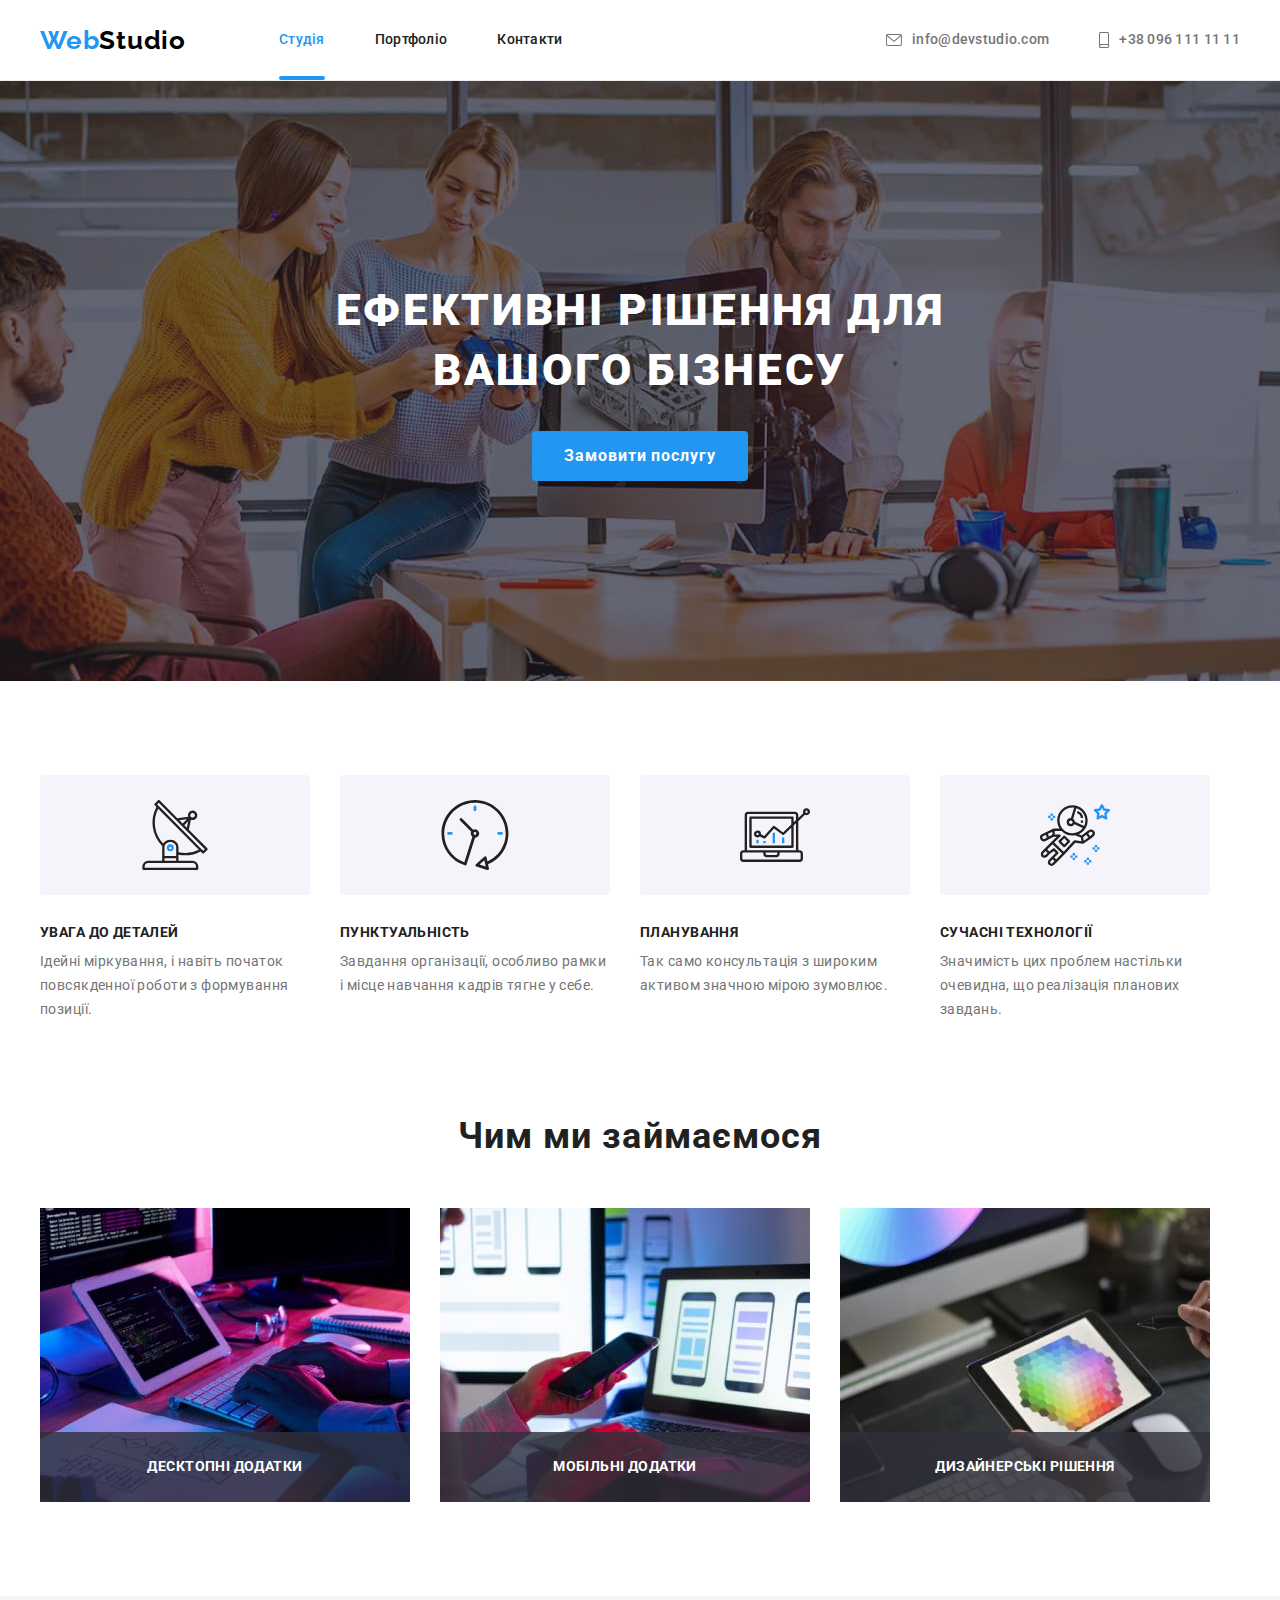
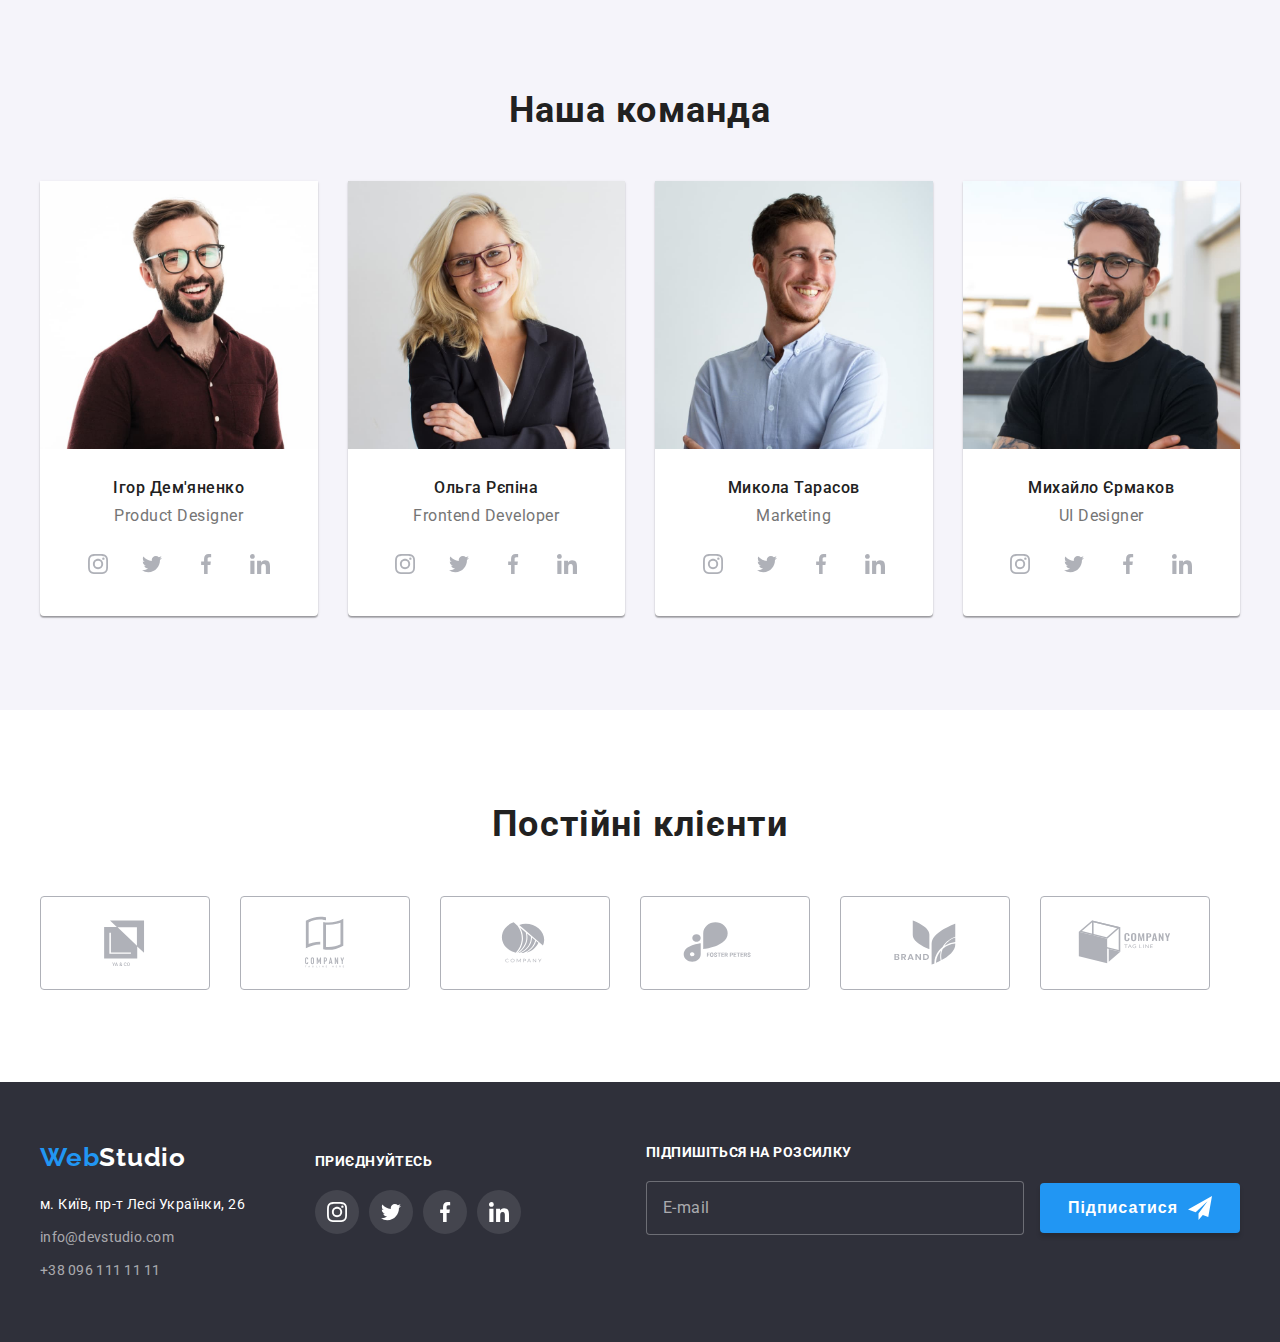
==== index.html @ 73d1a452 "Поділ на scss" ====
<!DOCTYPE html>
<html lang="uk">
  <head>
    <meta charset="UTF-8" />
    <meta http-equiv="X-UA-Compatible" content="IE=edge" />
    <meta name="viewport" content="width=device-width, initial-scale=1.0" />
    <title>WebStudio</title>
    <link rel="preconnect" href="https://fonts.googleapis.com" />
    <link rel="preconnect" href="https://fonts.gstatic.com" crossorigin />
    <link
      href="https://fonts.googleapis.com/css2?family=Raleway:wght@700&family=Roboto:wght@400;500;700;900&display=swap"
      rel="stylesheet"
    />

    <link
      rel="stylesheet"
      href="https://cdnjs.cloudflare.com/ajax/libs/modern-normalize/1.1.0/modern-normalize.min.css"
      integrity="sha512-wpPYUAdjBVSE4KJnH1VR1HeZfpl1ub8YT/NKx4PuQ5NmX2tKuGu6U/JRp5y+Y8XG2tV+wKQpNHVUX03MfMFn9Q=="
      crossorigin="anonymous"
      referrerpolicy="no-referrer"
    />
    <!-- <link rel="stylesheet" href="./css/styles.css" /> -->
    <link rel="stylesheet" href="./css/main.min.css" />
  </head>
  <body>
    <!-- Шапка сайту -->
    <header class="header">
      <div class="container header__conteiner">
        <a href="./index.html" class="logo link"> <span class="logo__accent">Web</span>Studio</a>
        <nav class="header-nav">
          <ul class="header-nav__list list">
            <li class="header-nav__item">
              <a href="./index.html" class="header-nav__link link current">Студія</a>
            </li>
            <li class="header-nav__item">
              <a href="./portfolio.html" class="header-nav__link link">Портфоліо</a>
            </li>
            <li class="header-nav__item">
              <a href="#" class="header-nav__link link">Контакти</a>
            </li>
          </ul>
        </nav>
        <ul class="contact__list list">
          <li class="contact__item">
            <a href="mailto:info@devstudio.com" class="contact__link link">
              <svg class="contacts__icon" width="16" height="12">
                <use href="./images/icons.svg#icon-envelope"></use>
              </svg>
              <p>info@devstudio.com</p>
            </a>
          </li>

          <li class="contact__item">
            <a href="tel:+380961111111" class="contact__link link"
              ><svg class="contacts__icon" width="10" height="16">
                <use href="./images/icons.svg#icon-smartphone"></use>
              </svg>
              <p>+38 096 111 11 11</p></a
            >
          </li>
        </ul>
      </div>
    </header>
    <main>
      <!-- Герой -->
      <section class="hero">
        <div class="container">
          <h1 class="hero__title">Ефективні рішення для вашого бізнесу</h1>
          <button type="button" class="hero__btn" data-modal-open>Замовити послугу</button>
        </div>
      </section>
      <!-- Переваги -->
      <section class="benefits">
        <div class="container">
          <h2 class="visually-hidden">Переваги</h2>
          <ul class="benefits__list list">
            <li class="benefits__item icon-antenna">
              <h3 class="benefits__title">УВАГА ДО ДЕТАЛЕЙ</h3>
              <p class="benefits__text">
                Ідейні міркування, і навіть початок повсякденної роботи з формування позиції.
              </p>
            </li>
            <li class="benefits__item icon-clock">
              <h3 class="benefits__title">ПУНКТУАЛЬНІСТЬ</h3>
              <p class="benefits__text">
                Завдання організації, особливо рамки і місце навчання кадрів тягне у себе.
              </p>
            </li>
            <li class="benefits__item icon-diagram">
              <h3 class="benefits__title">ПЛАНУВАННЯ</h3>
              <p class="benefits__text">
                Так само консультація з широким активом значною мірою зумовлює.
              </p>
            </li>
            <li class="benefits__item icon-astronaut">
              <h3 class="benefits__title">СУЧАСНІ ТЕХНОЛОГІЇ</h3>
              <p class="benefits__text">
                Значимість цих проблем настільки очевидна, що реалізація планових завдань.
              </p>
            </li>
          </ul>
        </div>
      </section>
      <!-- Чим ми займаємося-->
      <section class="work">
        <div class="container">
          <h2 class="work__title">Чим ми займаємося</h2>
          <ul class="work__list list">
            <li class="work__item work__thumb">
              <img
                src="./images/img1.jpg"
                alt="зображення програміста працюючого за комп'ютером"
                width="370"
              />
              <div class="work__title-bottom">
                <p class="work__text">Десктопні додатки</p>
              </div>
            </li>
            <li class="work__item work__thumb">
              <img
                src="./images/img2.jpg"
                alt="Зображення програміста працюючого з мобільним телефоном"
                width="370"
              />
              <div class="work__title-bottom">
                <p class="work__text">Мобільні додатки</p>
              </div>
            </li>
            <li class="work__item work__thumb">
              <img
                src="./images/img3.jpg"
                alt="Зображення програміста працюючого на планшеті"
                width="370"
              />
              <div class="work__title-bottom">
                <p class="work__text">Дизайнерські рішення</p>
              </div>
            </li>
          </ul>
        </div>
      </section>
      <!--Наша команда-->
      <section class="team">
        <div class="container">
          <h2 class="team__title">Наша команда</h2>
          <ul class="team__list list">
            <li class="team__item">
              <img src="./images/ihordemianenko.jpg" alt="Ігор Дем'яненко" width="270" />
              <div class="card">
                <h3 class="team__name">Ігор Дем'яненко</h3>
                <p lang="en" class="team__description">Product Designer</p>

                <ul class="team__soc-list list">
                  <li class="team__soc-item">
                    <a href="#" class="team__soc-link link">
                      <svg width="20" height="20" class="team__soc-icon">
                        <use href="./images/icons.svg#icon-instagram"></use>
                      </svg>
                    </a>
                  </li>
                  <li class="team__soc-item">
                    <a href="#" class="team__soc-link link">
                      <svg width="20" height="20" class="team__soc-icon">
                        <use href="./images/icons.svg#icon-twitter"></use>
                      </svg>
                    </a>
                  </li>
                  <li class="team__soc-item">
                    <a href="#" class="team__soc-link link">
                      <svg width="20" height="20" class="team__soc-icon">
                        <use href="./images/icons.svg#icon-facebook"></use>
                      </svg>
                    </a>
                  </li>
                  <li class="team__soc-item">
                    <a href="#" class="team__soc-link link">
                      <svg width="20" height="20" class="team__soc-icon">
                        <use href="./images/icons.svg#icon-linkedin"></use>
                      </svg>
                    </a>
                  </li>
                </ul>
              </div>
            </li>
            <li class="team__item">
              <img src="./images/olhariepina.jpg" alt="Ольга Рєпіна" width="270" />
              <div class="card">
                <h3 class="team__name">Ольга Рєпіна</h3>
                <p lang="en" class="team__description">Frontend Developer</p>

                <ul class="team__soc-list list">
                  <li class="team__soc-item">
                    <a href="#" class="team__soc-link link">
                      <svg width="20" height="20" class="team__soc-icon">
                        <use href="./images/icons.svg#icon-instagram"></use>
                      </svg>
                    </a>
                  </li>
                  <li class="team__soc-item">
                    <a href="#" class="team__soc-link link">
                      <svg width="20" height="20" class="team__soc-icon">
                        <use href="./images/icons.svg#icon-twitter"></use>
                      </svg>
                    </a>
                  </li>
                  <li class="team__soc-item">
                    <a href="#" class="team__soc-link link">
                      <svg width="20" height="20" class="team__soc-icon">
                        <use href="./images/icons.svg#icon-facebook"></use>
                      </svg>
                    </a>
                  </li>
                  <li class="team__soc-item">
                    <a href="#" class="team__soc-link link">
                      <svg width="20" height="20" class="team__soc-icon">
                        <use href="./images/icons.svg#icon-linkedin"></use>
                      </svg>
                    </a>
                  </li>
                </ul>
              </div>
            </li>
            <li class="team__item">
              <img src="./images/mykolatarasov.jpg" alt="Микола Тарасов" width="270" />
              <div class="card">
                <h3 class="team__name">Микола Тарасов</h3>
                <p lang="en" class="team__description">Marketing</p>

                <ul class="team__soc-list list">
                  <li class="team__soc-item">
                    <a href="#" class="team__soc-link link">
                      <svg width="20" height="20" class="team__soc-icon">
                        <use href="./images/icons.svg#icon-instagram"></use>
                      </svg>
                    </a>
                  </li>
                  <li class="team__soc-item">
                    <a href="#" class="team__soc-link link">
                      <svg width="20" height="20" class="team__soc-icon">
                        <use href="./images/icons.svg#icon-twitter"></use>
                      </svg>
                    </a>
                  </li>
                  <li class="team__soc-item">
                    <a href="#" class="team__soc-link link">
                      <svg width="20" height="20" class="team__soc-icon">
                        <use href="./images/icons.svg#icon-facebook"></use>
                      </svg>
                    </a>
                  </li>
                  <li class="team__soc-item">
                    <a href="#" class="team__soc-link link">
                      <svg width="20" height="20" class="team__soc-icon">
                        <use href="./images/icons.svg#icon-linkedin"></use>
                      </svg>
                    </a>
                  </li>
                </ul>
              </div>
            </li>
            <li class="team__item">
              <img src="./images/mykhailoyermakov.jpg" alt="Михайло Єрмаков" width="270" />
              <div class="card">
                <h3 class="team__name">Михайло Єрмаков</h3>
                <p lang="en" class="team__description">UI Designer</p>

                <ul class="team__soc-list list">
                  <li class="team__soc-item">
                    <a href="#" class="team__soc-link link">
                      <svg width="20" height="20" class="team__soc-icon">
                        <use href="./images/icons.svg#icon-instagram"></use>
                      </svg>
                    </a>
                  </li>
                  <li class="team__soc-item">
                    <a href="#" class="team__soc-link link">
                      <svg width="20" height="20" class="team__soc-icon">
                        <use href="./images/icons.svg#icon-twitter"></use>
                      </svg>
                    </a>
                  </li>
                  <li class="team__soc-item">
                    <a href="#" class="team__soc-link link">
                      <svg width="20" height="20" class="team__soc-icon">
                        <use href="./images/icons.svg#icon-facebook"></use>
                      </svg>
                    </a>
                  </li>
                  <li class="team__soc-item">
                    <a href="#" class="team__soc-link link"
                      ><svg width="20" height="20" class="team__soc-icon">
                        <use href="./images/icons.svg#icon-linkedin"></use>
                      </svg>
                    </a>
                  </li>
                </ul>
              </div>
            </li>
          </ul>
        </div>
      </section>
    </main>

    <!-- Клієнти-->

    <section class="client">
      <div class="container">
        <h2 class="client__title">Постійні клієнти</h2>
        <ul class="client__list list">
          <li class="client__item">
            <a href="#" class="client__link link">
              <svg class="client_icon" width="106" height="60">
                <use href="./images/icons.svg#icon-company1"></use>
              </svg>
            </a>
          </li>
          <li class="client__item">
            <a href="#" class="client__link link"
              ><svg class="client_icon" width="106" height="60">
                <use href="./images/icons.svg#icon-company2"></use>
              </svg>
            </a>
          </li>
          <li class="client__item">
            <a href="#" class="client__link link">
              <svg class="client_icon" width="106" height="60">
                <use href="./images/icons.svg#icon-company3"></use>
              </svg>
            </a>
          </li>
          <li class="client__item">
            <a href="#" class="client__link link">
              <svg class="client_icon" width="106" height="60">
                <use href="./images/icons.svg#icon-company4"></use>
              </svg>
            </a>
          </li>
          <li class="client__item">
            <a href="#" class="client__link link">
              <svg class="client_icon" width="106" height="60">
                <use href="./images/icons.svg#icon-company5"></use>
              </svg>
            </a>
          </li>
          <li class="client__item">
            <a href="#" class="client__link link">
              <svg class="client_icon" width="106" height="60">
                <use href="./images/icons.svg#icon-company6"></use>
              </svg>
            </a>
          </li>
        </ul>
      </div>
    </section>

    <!-- Футер -->

    <footer class="footer">
      <div class="container footer__container">
        <div class="footer__wrap">
          <div class="footer__contact">
            <a href="#" class="footer__logo link"><span class="logo__accent">Web</span>Studio</a>
            <address>
              <ul class="address__list list">
                <li class="address__items">
                  <a
                    href="https://goo.gl/maps/tT6efvYxBYDT4iRb8"
                    target="_blank"
                    rel="noopener noreferrer nofollow"
                    class="address__link link"
                    >м. Київ, пр-т Лесі Українки, 26</a
                  >
                </li>
                <li class="address__items">
                  <a href="mailto:info@devstudio.com" class="address__item link"
                    >info@devstudio.com</a
                  >
                </li>
                <li class="address__items">
                  <a href="tel:+380961111111" class="address__item link">+38 096 111 11 11</a>
                </li>
              </ul>
            </address>
          </div>
          <div class="footer__soc-elements">
            <h2 class="footer__title-soc">приєднуйтесь</h2>
            <ul class="footer__soc-list list">
              <li class="footer__soc-item">
                <a href="#" class="footer__soc-link link">
                  <svg width="20" height="20" class="footer__soc-icon">
                    <use href="./images/icons.svg#icon-instagram"></use>
                  </svg>
                </a>
              </li>
              <li class="footer__soc-item">
                <a href="#" class="footer__soc-link link">
                  <svg width="20" height="20" class="footer__soc-icon">
                    <use href="./images/icons.svg#icon-twitter"></use>
                  </svg>
                </a>
              </li>
              <li class="footer__soc-item">
                <a href="#" class="footer__soc-link link">
                  <svg width="20" height="20" class="footer__soc-icon">
                    <use href="./images/icons.svg#icon-facebook"></use>
                  </svg>
                </a>
              </li>
              <li class="footer__soc-item">
                <a href="#" class="footer__soc-link link">
                  <svg width="20" height="20" class="footer__soc-icon">
                    <use href="./images/icons.svg#icon-linkedin"></use>
                  </svg>
                </a>
              </li>
            </ul>
          </div>
        </div>

        <div class="footer__mailer">
          <form class="footer__form">
            <p class="footer__form-title">Підпишіться на розсилку</p>

            <div class="mailer">
              <input type="email" class="footer__input-email" placeholder="E-mail" name="email" />
              <button type="submit" class="footer__btn-email">
                <div class="footer__btn-subscription">
                  Підписатися<svg class="footer__icon-send">
                    <use href="./images/icons.svg#icon-send"></use>
                  </svg>
                </div>
              </button>
            </div>
          </form>
        </div>
      </div>
    </footer>

    <!-- Модальне вікно -->

    <div class="backdrop is-hidden" data-modal>
      <div class="modal">
        <button data-modal-close class="modal__btn-close">
          <svg class="modal__icon-close" width="18" height="18">
            <use href="./images/icons.svg#icon-close-black"></use>
          </svg>
        </button>

        <form class="form__order">
          <p class="form__heading">Залиште свої дані, ми вам передзвонимо</p>
          <div class="form__input-group">
            <label for="name">Ім'я</label>
            <div class="form__input-wrapper">
              <input type="text" class="form__input" name="name" id="name" />
              <svg class="form__input-icon" width="18" height="18">
                <use href="./images/icons.svg#icon-person-black"></use>
              </svg>
            </div>
          </div>
          <div class="form__input-group">
            <label for="tel">Телефон</label>
            <div class="form__input-wrapper">
              <input type="tel" class="form__input" name="tel" id="tel" />
              <svg class="form__input-icon" width="18" height="18">
                <use href="./images/icons.svg#icon-phone-black"></use>
              </svg>
            </div>
          </div>
          <div class="form__input-group">
            <label for="email">Пошта</label>
            <div class="form__input-wrapper">
              <input type="email" class="form__input" name="email" id="email" />
              <svg class="form__input-icon" width="18" height="18">
                <use href="./images/icons.svg#icon-email-black"></use>
              </svg>
            </div>
          </div>

          <div class="form__comment">
            <label for="comment">Коментар</label>
            <textarea
              class="form__comment-text"
              name="comment"
              id="comment"
              placeholder="Введіть текст"
            ></textarea>
          </div>

          <div class="form__policy">
            <input
              type="checkbox"
              name="policy"
              id="policy"
              class="form__policy-check visually-hidden"
            />
            <label for="policy" class="form__policy-label"
              >Погоджуюся з розсилкою та приймаю
              <a class="form__check-link" href="#"> Умови договору</a></label
            >
          </div>
          <button class="form__btn-send" type="submit">Відправити</button>
        </form>
      </div>
    </div>
    <script src="./js/modal.js"></script>
  </body>
</html>
---- css/styles.css ----
:root {
  --primary-text-color: #212121;
  --second-text-color: #757575;
  --third-text-color: #ffffff;
  --accent-color: #2196f3;
  --second-accent-color: #188ce8;
  --logo-text-color: #000000;
  --footer-contakts-color: rgba(255, 255, 255, 0.6);
  --footer-background-color: #2f303a;
  --bezier-effect: 250ms cubic-bezier(0.4, 0, 0.2, 1);
}
a {
  color: #fff;
}
p,
h1,
h2,
h3,
h4,
h5,
h6 {
  margin: 0px;
}

ul {
  margin: 0px;
  padding-left: 0px;
}

body {
  font-family: 'Roboto', sans-serif;
  color: var(--primary-text-color);
  margin: 0;
}

img {
  display: block;
  width: 100%;
}

/* -----Універсальні класи----- */

.container {
  width: 1200px;
  padding: 0px 15px;
  margin-left: auto;
  margin-right: auto;
}
.list {
  list-style: none;
  padding: 0;
  margin: 0;
}

.link {
  text-decoration: none;
}

.visually-hidden {
  position: absolute;
  width: 1px;
  height: 1px;
  margin: -1px;
  border: 0;
  padding: 0;
  white-space: nowrap;
  overflow: hidden;
  opacity: 0;
}

/* -----Шапка сайту----- */

.header {
  border-bottom: 1px solid #ececec;
}

.header__conteiner {
  display: flex;
  align-items: center;
}

.logo {
  font-family: 'Raleway';
  font-weight: 700;
  font-size: 26px;
  line-height: 1.19;
  letter-spacing: 0.03em;
  color: var(--logo-text-color);
}
.logo__accent {
  color: var(--accent-color);
}

.header-nav {
  display: flex;
  align-items: center;
}

.header-nav__list {
  display: flex;
  margin-left: 93px;
}

.header-nav__item:not(:last-child) {
  margin-right: 50px;
}

.header-nav__link {
  display: block;
  position: relative;
  font-weight: 500;
  font-size: 14px;
  line-height: 1.14;
  letter-spacing: 0.02em;
  color: var(--primary-text-color);

  padding-top: 32px;
  padding-bottom: 32px;

  transition: color var(--bezier-effect);
}

.header-nav__link:hover,
.header-nav__link:focus {
  color: var(--accent-color);
}

.header-nav__link.current {
  color: var(--accent-color);
}

.header-nav__link::after {
  content: '';
  position: absolute;
  display: block;
  width: 100%;
  height: 4px;
  border-radius: 2px;
  background-color: var(--accent-color);
  bottom: 0;
  opacity: 0;
  transition: opacity var(--bezier-effect);
}

.header-nav__link.current::after {
  opacity: 1;
}

.header-nav__link:hover::after,
.header-nav__link:focus::after {
  opacity: 1;
}

.contact__list {
  display: flex;
  margin-left: auto;
}

.contact__item + .contact__item {
  margin-left: 50px;
}

.contact__link {
  display: flex;
  align-items: center;
  font-weight: 500;
  font-size: 14px;
  line-height: 1.14;
  letter-spacing: 0.02em;
  color: var(--second-text-color);
  transition: color var(--bezier-effect);
}

.contact__link:hover,
.contact__link:focus {
  color: var(--accent-color);
}

.contacts__icon {
  margin-right: 10px;
  fill: currentColor;
}

.contacts__icon:hover,
.contacts__icon:focus {
  fill: var(--accent-color);
}

/* -----Герой----- */

.hero {
  max-width: 1600px;
  padding-top: 200px;
  padding-bottom: 200px;
  margin: 0px auto;
  background-color: var(--footer-background-color);
  text-align: center;
  background-image: linear-gradient(rgba(47, 48, 58, 0.4), rgba(47, 48, 58, 0.4)),
    url(../images/hero_bg.jpg);
  background-repeat: no-repeat;
  background-size: cover;
  background-position: center;
}

.hero__title {
  width: 696px;
  margin: 0 auto;

  font-weight: 900;
  font-size: 44px;
  line-height: 1.36;
  letter-spacing: 0.06em;
  text-transform: uppercase;
  color: var(--third-text-color);
}

.hero__btn {
  min-width: 216px;
  border: 0;
  border-radius: 4px;
  padding: 10px 32px;
  margin-top: 30px;
  cursor: pointer;
  font-family: 'Roboto';
  font-style: normal;
  font-weight: 700;
  font-size: 16px;
  line-height: 1.87;
  letter-spacing: 0.06em;
  color: var(--third-text-color);
  background-color: var(--accent-color);
  transition: background-color var(--bezier-effect);
}

.hero__btn:hover,
.hero__btn:focus {
  background-color: var(--second-accent-color);
}

/* -----Переваги----- */

.benefits {
  padding-top: 94px;
  padding-bottom: 94px;
}

.benefits__list {
  display: flex;
}

.benefits__item::before {
  content: '';
  display: block;
  height: 120px;
  margin-bottom: 30px;
  border-radius: 4px;
}

.icon-antenna::before {
  content: '';
  background-color: #f5f4fa;
  background-image: url(../images/antenna.svg);
  background-repeat: no-repeat;
  background-position: center;
}

.icon-clock::before {
  content: '';
  background-color: #f5f4fa;
  background-image: url(../images/clock.svg);
  background-repeat: no-repeat;
  background-position: center;
}

.icon-diagram::before {
  content: '';
  background-color: #f5f4fa;
  background-image: url(../images/diagram.svg);
  background-repeat: no-repeat;
  background-position: center;
}

.icon-astronaut::before {
  content: '';
  background-color: #f5f4fa;
  background-image: url(../images/astronaut.svg);
  background-repeat: no-repeat;
  background-position: center;
}

.benefits__item {
  width: 270px;
}

.benefits__item:not(:last-child) {
  margin-right: 30px;
}
.benefits__title {
  font-size: 14px;
  line-height: 1.14;
  letter-spacing: 0.03em;
  text-transform: uppercase;
  color: var(--primary-text-color);
  margin-bottom: 10px;
}

.benefits__text {
  font-size: 14px;
  line-height: 1.7;
  letter-spacing: 0.03em;
  color: var(--second-text-color);
}

/* -----Чим ми займаємося----- */

.work {
  padding-bottom: 94px;
}

.work__title {
  font-size: 36px;
  line-height: 1.16;
  text-align: center;
  letter-spacing: 0.03em;
  color: var(--primary-text-color);
  margin-bottom: 50px;
}

.work__list {
  display: flex;
  gap: 30px;
}

.work__thumb {
  position: relative;
  height: 100%;
}
.work__title-bottom {
  position: absolute;
  display: flex;
  justify-content: center;
  align-items: center;
  bottom: 0;
  left: 0;
  width: 100%;
  height: 70px;

  background-color: rgba(47, 48, 58, 0.8);
}

.work__text {
  font-family: 'Roboto';
  font-style: normal;
  font-weight: 700;
  font-size: 14px;
  line-height: 1.14;
  letter-spacing: 0.03em;
  text-transform: uppercase;
  color: var(--third-text-color);
}

/* -----Наша команда----- */

.team {
  padding-top: 94px;
  padding-bottom: 94px;

  background-color: #f5f4fa;
}

.team__title {
  font-size: 36px;
  line-height: 1.16;
  text-align: center;
  letter-spacing: 0.03em;
  color: var(--primary-text-color);
  margin-bottom: 50px;
}

.team__list {
  display: flex;
}

.team__item {
  background-color: var(--third-text-color);
  box-shadow: 0px 1px 3px rgba(0, 0, 0, 0.12), 0px 1px 1px rgba(0, 0, 0, 0.14),
    0px 2px 1px rgba(0, 0, 0, 0.2);
  border-radius: 0px 0px 4px 4px;
}

.team__list {
  gap: 30px;
}

.team__name {
  margin-bottom: 10px;
  font-weight: 500;
  font-size: 16px;
  line-height: 1.18;
  text-align: center;
  letter-spacing: 0.03em;
  color: var(--primary-text-color);
}

.team__description {
  margin-bottom: 16px;

  font-size: 16px;
  line-height: 1.18;
  text-align: center;
  letter-spacing: 0.03em;
  color: var(--second-text-color);
}

.card {
  padding-top: 30px;
  padding-bottom: 30px;
}

.team__soc-list {
  display: flex;
  justify-content: center;
  align-items: center;
}

.team__soc-item {
  width: 44px;
  height: 44px;
}

.team__soc-item:not(:last-child) {
  margin-right: 10px;
}

.team__soc-link {
  width: 100%;
  height: 100%;
  display: flex;
  justify-content: center;
  align-items: center;
  border-radius: 50%;
  transition: background-color var(--bezier-effect);
}

.team__soc-link:hover,
.team__soc-link:focus {
  background-color: var(--accent-color);
}
.team__soc-icon {
  fill: #afb1b8;
  transition: fill var(--bezier-effect);
}

.team__soc-link:hover .team__soc-icon,
.team__soc-link:focus .team__soc-icon {
  fill: var(--third-text-color);
}

/* -----Клієнти----- */

.client {
  padding-top: 94px;
  padding-bottom: 94px;
}

.client__title {
  margin-bottom: 50px;

  font-size: 36px;
  line-height: 1.16;
  text-align: center;
  letter-spacing: 0.03em;
}
.client__list {
  display: flex;
  gap: 30px;
  transition: color var(--bezier-effect);
}

.client__item {
  width: 170px;
  height: 92px;
}

.client__link {
  color: #afb1b8;
  padding: 16px 32px;
  display: flex;
  justify-content: center;
  align-items: center;
  border: 1px solid #afb1b8;
  border-radius: 4px;
  cursor: pointer;
  transition: color var(--bezier-effect);
}

.client__link:hover,
.client__link:focus {
  border-color: var(--accent-color);
  color: var(--accent-color);
}

.client_icon {
  fill: currentColor;
}

/* -----Футер----- */

footer {
  background-color: var(--footer-background-color);
  font-style: normal;
  padding-top: 60px;
  padding-bottom: 60px;
}

.footer__container {
  display: flex;
  justify-content: space-between;
}

.footer__wrap {
  display: flex;
  align-items: baseline;
}

.footer__logo {
  font-family: 'Raleway';
  font-weight: 700;
  font-size: 26px;
  line-height: 1.19;
  letter-spacing: 0.03em;
  color: var(--third-text-color);
}

.address__list {
  display: inline-block;
  margin-top: 20px;
}

.address__link {
  font-style: normal;
  font-size: 14px;
  line-height: 1.7;
  letter-spacing: 0.03em;
  color: var(--third-text-color);
  transition: color var(--bezier-effect);
}

.address__item {
  font-style: normal;
  font-size: 14px;
  line-height: 1.7;
  letter-spacing: 0.02em;
  color: var(--footer-contakts-color);
}

.address__item:hover,
.address__item:focus,
.address__link:hover,
.address__link:focus {
  color: var(--accent-color);
}

.address__items:not(:last-child) {
  margin-bottom: 9px;
}

.footer__soc-elements {
  display: block;
  margin-left: 70px;
}

.footer__title-soc {
  margin-bottom: 20px;
  font-size: 14px;
  line-height: 1.14;
  letter-spacing: 0.03em;
  text-transform: uppercase;
  color: #ffffff;
}

.footer__soc-list {
  display: flex;
}

.footer__soc-item {
  width: 44px;
  height: 44px;
}

.footer__soc-item:not(:last-child) {
  margin-right: 10px;
}

.footer__soc-link {
  width: 100%;
  height: 100%;
  display: flex;
  justify-content: center;
  align-items: center;
  background-color: rgba(255, 255, 255, 0.1);
  border-radius: 50%;
  transition: background-color var(--bezier-effect);
}

.footer__soc-link:hover,
.footer__soc-link:focus {
  background-color: var(--accent-color);
}
.footer__soc-icon {
  fill: var(--third-text-color);
}

/* -----ФОРМА ФУТЕР----- */

.footer__form {
  display: block;
  margin-left: auto;
}

.footer__form-title {
  display: inline-block;
  width: 100%;
  font-family: 'Roboto';
  font-style: normal;
  font-weight: 700;
  font-size: 14px;
  line-height: 1.14;
  letter-spacing: 0.03em;
  text-transform: uppercase;
  color: var(--third-text-color);

  margin-bottom: 20px;
}

.footer__input-email {
  width: 358px;
  height: 50px;
  font-weight: 400;
  font-size: 16px;
  line-height: 1.25;
  letter-spacing: 0.03em;
  background: #2f303a;
  border: 1px solid rgba(255, 255, 255, 0.3);
  color: var(--third-text-color);
  border-radius: 4px;
  outline: none;

  padding-left: 16px;
}

.footer__input-email::placeholder {
  display: flex;
  align-items: center;
  font-family: 'Roboto';
  font-style: normal;
  font-weight: 400;
  font-size: 16px;
  line-height: 1.25;
  letter-spacing: 0.03em;

  color: rgba(255, 255, 255, 0.6);
}

.footer__btn-email {
  min-width: 200px;
  border: 0;
  border-radius: 4px;
  padding: 10px;

  margin-left: 12px;

  cursor: pointer;
  font-weight: 700;
  font-size: 16px;
  line-height: 1.87;
  letter-spacing: 0.06em;
  color: var(--third-text-color);
  background-color: var(--accent-color);
  transition: background-color var(--bezier-effect);
  box-shadow: 0px 4px 4px rgba(0, 0, 0, 0.15);
}

.footer__btn-email:hover,
.footer__btn-email:focus {
  background-color: var(--second-accent-color);
}

.footer__btn-subscription {
  display: flex;
  justify-content: center;
  align-items: center;
}

.footer__icon-send {
  width: 24px;
  height: 24px;
  margin-left: 10px;
  fill: var(--third-text-color);
}
/* -----Модальне вікно---- */

.backdrop {
  position: fixed;
  top: 0;
  left: 0;
  width: 100%;
  height: 100%;
  background-color: rgba(0, 0, 0, 0.2);
  transition: opacity var(--bezier-effect);
  opacity: 1;
}

.backdrop.is-hidden {
  opacity: 0;
  pointer-events: none;
}

.backdrop.is-hidden .modal {
  transform: translate(-50%, -50%) scale(0);
}

.modal {
  position: absolute;
  top: 50%;
  left: 50%;
  transform: translate(-50%, -50%) scale(1);

  width: 528px;
  height: 581px;

  background-color: var(--third-text-color);
  box-shadow: 0px 1px 3px rgba(0, 0, 0, 0.12), 0px 1px 1px rgba(0, 0, 0, 0.14),
    0px 2px 1px rgba(0, 0, 0, 0.2);
  border-radius: 4px;
  transition: transform var(--bezier-effect);
  padding: 40px;
}

.modal__btn-close {
  position: absolute;
  top: 8px;
  right: 8px;
  height: 30px;
  border: 1px solid rgba(0, 0, 0, 0.1);
  border-radius: 50%;
  background-color: var(--third-text-color);
}

.modal__icon-close {
  display: flex;
  align-items: center;

  color: #000000;
  cursor: pointer;
}

.modal__icon-close:hover {
  fill: var(--accent-color);
}

/* -----ФОРМА----- */

.form__heading {
  font-weight: 700;
  font-size: 20px;
  line-height: 1.15;
  text-align: center;
  letter-spacing: 0.03em;
  color: #212121;
  margin-bottom: 12px;
}

.form__input {
  width: 100%;
  height: 40px;
  border: 1px solid rgba(33, 33, 33, 0.2);
  border-radius: 4px;

  padding-left: 42px;
  transition: border-color var(--bezier-effect);

  cursor: pointer;
}

.form__input:focus,
.form__input:hover {
  border-color: var(--accent-color);
  outline: transparent;
}

.form__input:focus + svg,
.form__input:hover + svg {
  fill: var(--accent-color);
}

.form__input-group {
  margin-bottom: 10px;
}

.form__input-group label {
  display: block;
  font-size: 12px;
  line-height: 1.16;
  letter-spacing: 0.01em;
  color: var(--second-text-color);
  margin-bottom: 4px;
}

.form__input-icon {
  position: absolute;
  top: 50%;
  left: 12px;
  transform: translateY(-50%);
  transition: fill var(--bezier-effect);
}

.form__input-wrapper {
  position: relative;
}

.form__comment-text {
  width: 100%;
  height: 120px;
  border: 1px solid rgba(33, 33, 33, 0.2);
  border-radius: 4px;
  padding: 12px 16px;
  resize: none;
  transition: border-color var(--bezier-effect);
  cursor: pointer;

  margin-bottom: 20px;
}

.form__comment-text:hover,
.form__comment-text:focus {
  border-color: var(--accent-color);
  outline: transparent;
}

.form__comment label {
  display: block;
  font-size: 12px;
  line-height: 1.16;
  letter-spacing: 0.01em;
  color: var(--second-text-color);
  margin-bottom: 4px;
}

.form__comment-text::placeholder {
  font-family: 'Roboto';
  font-style: normal;
  font-weight: 400;
  font-size: 12px;
  line-height: 1.16;
  letter-spacing: 0.01em;

  color: rgba(117, 117, 117, 0.5);
}

.form__policy {
  margin-bottom: 30px;
}

.form__policy-label {
  display: flex;
  align-items: center;
  justify-content: center;
  font-family: 'Roboto';
  font-style: normal;
  font-weight: 400;
  font-size: 14px;
  line-height: 2;
  letter-spacing: 0.03em;
  color: var(--second-text-color);
}

.form__policy-label::before {
  content: '';
  width: 16px;
  height: 15px;
  border: 2px solid var(--primary-text-color);
  border-radius: 2px;

  margin-right: 9px;
}

.form__policy-check:checked + label::before {
  border: none;
  background-repeat: no-repeat;
  background-image: url(../images/check.svg);
  background-position: center;
  background-color: var(--accent-color);
}

.form__check-link {
  color: var(--accent-color);
}

.form__btn-send {
  display: block;
  min-width: 200px;
  border: 0;
  border-radius: 4px;
  padding: 10px;

  margin-left: auto;
  margin-right: auto;

  cursor: pointer;
  font-weight: 700;
  font-size: 16px;
  line-height: 1.87;
  letter-spacing: 0.06em;
  color: var(--third-text-color);
  background-color: var(--accent-color);
  transition: background-color var(--bezier-effect);
  box-shadow: 0px 4px 4px rgba(0, 0, 0, 0.15);
}

.form__btn-send:hover,
.form__btn-send:focus {
  background-color: var(--second-accent-color);
}

/* -----ПОРТФОЛІО----- */

.portfolio {
  padding-top: 94px;
  padding-bottom: 94px;
}
.portfolio__btn-list {
  display: flex;
  justify-content: center;
  margin-bottom: 50px;
  gap: 8px;
}

.portfolio__btn {
  font-family: 'Roboto';
  font-weight: 500;
  font-size: 16px;
  line-height: 1.62;
  text-align: center;
  letter-spacing: 0.03em;
  border: 0px;
  color: var(--primary-text-color);
  background-color: #f5f4fa;
  padding: 6px 25px;
  border-radius: 4px;
  cursor: pointer;
  transition: background-color var(--bezier-effect), color var(--bezier-effect);
}

.portfolio__btn:hover,
.portfolio__btn:focus {
  background-color: var(--accent-color);
  color: var(--third-text-color);
  box-shadow: 0px 3px 1px rgba(0, 0, 0, 0.1), 0px 1px 2px rgba(0, 0, 0, 0.08),
    0px 2px 2px rgba(0, 0, 0, 0.12);
  border-radius: 4px;
  transition: box-shadow var(--bezier-effect);
}

.portfolio__list {
  display: flex;
  flex-wrap: wrap;
  gap: 30px;
}

.portfolio__link {
  display: block;
  border: 1px solid #eeeeee;
  width: 370px;
  transition: box-shadow var(--bezier-effect);
}

.portfolio__link:hover,
.portfolio__link:focus {
  box-shadow: 0px 1px 1px rgba(0, 0, 0, 0.12), 0px 4px 4px rgba(0, 0, 0, 0.06),
    1px 4px 6px rgba(0, 0, 0, 0.16);
}

.portfolio__link:hover .portfolio__text,
.portfolio__link:focus .portfolio__text {
  transform: translateY(0%);
}

.portfolio__img {
  position: relative;
  overflow: hidden;
  display: flex;
  justify-content: center;
}

.portfolio__text {
  position: absolute;
  top: 0;
  left: 0;
  width: 100%;
  height: 100%;
  background: rgba(33, 150, 243, 0.9);
  transform: translateY(101%);
  transition: transform var(--bezier-effect);

  padding: 63px 24px;
  font-size: 18px;
  line-height: 1.55;
  color: #ffffff;
}

.portfolio__card {
  padding: 20px 24px;
}

.portfolio__title {
  margin-bottom: 4px;

  font-size: 18px;
  line-height: 2;
  letter-spacing: 0.06em;
  color: var(--primary-text-color);
}

.portfolio__subtitle {
  font-size: 16px;
  line-height: 1.87;
  letter-spacing: 0.03em;
  color: var(--second-text-color);
}
---- css/main.min.css ----
p,h1,h2,h3,h4,h5,h6{margin:0px}ul{margin:0px;padding-left:0px}img{display:block;width:100%}a{color:#fff}.list{list-style:none;padding:0;margin:0}.link{text-decoration:none}body{font-family:"Roboto",sans-serif;color:var(--primary-text-color);margin:0}.container{width:1200px;padding:0px 15px;margin-left:auto;margin-right:auto}:root{--primary-text-color: #212121;--second-text-color: #757575;--third-text-color: #ffffff;--accent-color: #2196f3;--second-accent-color: #188ce8;--logo-text-color: #000000;--footer-contakts-color: rgba(255, 255, 255, 0.6);--footer-background-color: #2f303a;--bezier-effect: 250ms cubic-bezier(0.4, 0, 0.2, 1)}.visually-hidden{position:absolute;width:1px;height:1px;margin:-1px;border:0;padding:0;white-space:nowrap;overflow:hidden;opacity:0}.logo{font-family:"Raleway";font-weight:700;font-size:26px;line-height:1.19;letter-spacing:.03em;color:var(--logo-text-color)}.logo__accent{color:var(--accent-color)}.backdrop{position:fixed;top:0;left:0;width:100%;height:100%;background-color:rgba(0,0,0,.2);transition:opacity var(--bezier-effect);opacity:1}.backdrop.is-hidden{opacity:0;pointer-events:none}.backdrop.is-hidden .modal{transform:translate(-50%, -50%) scale(0)}.modal{position:absolute;top:50%;left:50%;transform:translate(-50%, -50%) scale(1);width:528px;height:581px;background-color:var(--third-text-color);box-shadow:0px 1px 3px rgba(0,0,0,.12),0px 1px 1px rgba(0,0,0,.14),0px 2px 1px rgba(0,0,0,.2);border-radius:4px;transition:transform var(--bezier-effect);padding:40px}.modal__btn-close{position:absolute;top:8px;right:8px;height:30px;border:1px solid rgba(0,0,0,.1);border-radius:50%;background-color:var(--third-text-color)}.modal__icon-close{display:flex;align-items:center;color:#000;cursor:pointer}.modal__icon-close:hover{fill:var(--accent-color)}.form__heading{font-weight:700;font-size:20px;line-height:1.15;text-align:center;letter-spacing:.03em;color:#212121;margin-bottom:12px}.form__input{width:100%;height:40px;border:1px solid rgba(33,33,33,.2);border-radius:4px;padding-left:42px;transition:border-color var(--bezier-effect);cursor:pointer}.form__input:focus,.form__input:hover{border-color:var(--accent-color);outline:rgba(0,0,0,0)}.form__input:focus+svg,.form__input:hover+svg{fill:var(--accent-color)}.form__input-group{margin-bottom:10px}.form__input-group label{display:block;font-size:12px;line-height:1.16;letter-spacing:.01em;color:var(--second-text-color);margin-bottom:4px}.form__input-icon{position:absolute;top:50%;left:12px;transform:translateY(-50%);transition:fill var(--bezier-effect)}.form__input-wrapper{position:relative}.form__comment-text{width:100%;height:120px;border:1px solid rgba(33,33,33,.2);border-radius:4px;padding:12px 16px;resize:none;transition:border-color var(--bezier-effect);cursor:pointer;margin-bottom:20px}.form__comment-text:hover,.form__comment-text:focus{border-color:var(--accent-color);outline:rgba(0,0,0,0)}.form__comment-text::-moz-placeholder{font-family:"Roboto";font-style:normal;font-weight:400;font-size:12px;line-height:1.16;letter-spacing:.01em;color:rgba(117,117,117,.5)}.form__comment-text:-ms-input-placeholder{font-family:"Roboto";font-style:normal;font-weight:400;font-size:12px;line-height:1.16;letter-spacing:.01em;color:rgba(117,117,117,.5)}.form__comment-text::placeholder{font-family:"Roboto";font-style:normal;font-weight:400;font-size:12px;line-height:1.16;letter-spacing:.01em;color:rgba(117,117,117,.5)}.form__comment label{display:block;font-size:12px;line-height:1.16;letter-spacing:.01em;color:var(--second-text-color);margin-bottom:4px}.form__policy{margin-bottom:30px}.form__policy-label{display:flex;align-items:center;justify-content:center;font-family:"Roboto";font-style:normal;font-weight:400;font-size:14px;line-height:2;letter-spacing:.03em;color:var(--second-text-color)}.form__policy-label::before{content:"";width:16px;height:15px;border:2px solid var(--primary-text-color);border-radius:2px;margin-right:9px}.form__policy-check:checked+label::before{border:none;background-repeat:no-repeat;background-image:url(../images/check.svg);background-position:center;background-color:var(--accent-color)}.form__check-link{color:var(--accent-color)}.form__btn-send{display:block;min-width:200px;border:0;border-radius:4px;padding:10px;margin-left:auto;margin-right:auto;cursor:pointer;font-weight:700;font-size:16px;line-height:1.87;letter-spacing:.06em;color:var(--third-text-color);background-color:var(--accent-color);transition:background-color var(--bezier-effect);box-shadow:0px 4px 4px rgba(0,0,0,.15)}.form__btn-send:hover,.form__btn-send:focus{background-color:var(--second-accent-color)}.header{border-bottom:1px solid #ececec}.header__conteiner{display:flex;align-items:center}.header-nav{display:flex;align-items:center}.header-nav__list{display:flex;margin-left:93px}.header-nav__item:not(:last-child){margin-right:50px}.header-nav__link{display:block;position:relative;font-weight:500;font-size:14px;line-height:1.14;letter-spacing:.02em;color:var(--primary-text-color);padding-top:32px;padding-bottom:32px;transition:color var(--bezier-effect)}.header-nav__link:hover,.header-nav__link:focus{color:var(--accent-color)}.header-nav__link.current{color:var(--accent-color)}.header-nav__link::after{content:"";position:absolute;display:block;width:100%;height:4px;border-radius:2px;background-color:var(--accent-color);bottom:0;opacity:0;transition:opacity var(--bezier-effect)}.header-nav__link.current::after{opacity:1}.header-nav__link:hover::after,.header-nav__link:focus::after{opacity:1}.contact__list{display:flex;margin-left:auto}.contact__item+.contact__item{margin-left:50px}.contact__link{display:flex;align-items:center;font-weight:500;font-size:14px;line-height:1.14;letter-spacing:.02em;color:var(--second-text-color);transition:color var(--bezier-effect)}.contact__link:hover,.contact__link:focus{color:var(--accent-color)}.contacts__icon{margin-right:10px;fill:currentColor}.contacts__icon:hover,.contacts__icon:focus{fill:var(--accent-color)}.hero{max-width:1600px;padding-top:200px;padding-bottom:200px;margin:0px auto;background-color:var(--footer-background-color);text-align:center;background-image:linear-gradient(rgba(47, 48, 58, 0.4), rgba(47, 48, 58, 0.4)),url(../images/hero_bg.jpg);background-repeat:no-repeat;background-size:cover;background-position:center}.hero__title{width:696px;margin:0 auto;font-weight:900;font-size:44px;line-height:1.36;letter-spacing:.06em;text-transform:uppercase;color:var(--third-text-color)}.hero__btn{min-width:216px;border:0;border-radius:4px;padding:10px 32px;margin-top:30px;cursor:pointer;font-family:"Roboto";font-style:normal;font-weight:700;font-size:16px;line-height:1.87;letter-spacing:.06em;color:var(--third-text-color);background-color:var(--accent-color);transition:background-color var(--bezier-effect)}.hero__btn:hover,.hero__btn:focus{background-color:var(--second-accent-color)}.benefits{padding-top:94px;padding-bottom:94px}.benefits__list{display:flex}.benefits__item::before{content:"";display:block;height:120px;margin-bottom:30px;border-radius:4px}.benefits__item{width:270px}.benefits__item:not(:last-child){margin-right:30px}.benefits__title{font-size:14px;line-height:1.14;letter-spacing:.03em;text-transform:uppercase;color:var(--primary-text-color);margin-bottom:10px}.benefits__text{font-size:14px;line-height:1.7;letter-spacing:.03em;color:var(--second-text-color)}.icon-antenna::before{content:"";background-color:#f5f4fa;background-image:url(../images/antenna.svg);background-repeat:no-repeat;background-position:center}.icon-clock::before{content:"";background-color:#f5f4fa;background-image:url(../images/clock.svg);background-repeat:no-repeat;background-position:center}.icon-diagram::before{content:"";background-color:#f5f4fa;background-image:url(../images/diagram.svg);background-repeat:no-repeat;background-position:center}.icon-astronaut::before{content:"";background-color:#f5f4fa;background-image:url(../images/astronaut.svg);background-repeat:no-repeat;background-position:center}.work{padding-bottom:94px}.work__title{font-size:36px;line-height:1.16;text-align:center;letter-spacing:.03em;color:var(--primary-text-color);margin-bottom:50px}.work__list{display:flex;gap:30px}.work__thumb{position:relative;height:100%}.work__title-bottom{position:absolute;display:flex;justify-content:center;align-items:center;bottom:0;left:0;width:100%;height:70px;background-color:rgba(47,48,58,.8)}.work__text{font-family:"Roboto";font-style:normal;font-weight:700;font-size:14px;line-height:1.14;letter-spacing:.03em;text-transform:uppercase;color:var(--third-text-color)}.team{padding-top:94px;padding-bottom:94px;background-color:#f5f4fa}.team__title{font-size:36px;line-height:1.16;text-align:center;letter-spacing:.03em;color:var(--primary-text-color);margin-bottom:50px}.team__list{display:flex}.team__item{background-color:var(--third-text-color);box-shadow:0px 1px 3px rgba(0,0,0,.12),0px 1px 1px rgba(0,0,0,.14),0px 2px 1px rgba(0,0,0,.2);border-radius:0px 0px 4px 4px}.team__list{gap:30px}.team__name{margin-bottom:10px;font-weight:500;font-size:16px;line-height:1.18;text-align:center;letter-spacing:.03em;color:var(--primary-text-color)}.team__description{margin-bottom:16px;font-size:16px;line-height:1.18;text-align:center;letter-spacing:.03em;color:var(--second-text-color)}.card{padding-top:30px;padding-bottom:30px}.team__soc-list{display:flex;justify-content:center;align-items:center}.team__soc-item{width:44px;height:44px}.team__soc-item:not(:last-child){margin-right:10px}.team__soc-link{width:100%;height:100%;display:flex;justify-content:center;align-items:center;border-radius:50%;transition:background-color var(--bezier-effect)}.team__soc-link:hover,.team__soc-link:focus{background-color:var(--accent-color)}.team__soc-icon{fill:#afb1b8;transition:fill var(--bezier-effect)}.team__soc-link:hover .team__soc-icon,.team__soc-link:focus .team__soc-icon{fill:var(--third-text-color)}.client{padding-top:94px;padding-bottom:94px}.client__title{margin-bottom:50px;font-size:36px;line-height:1.16;text-align:center;letter-spacing:.03em}.client__list{display:flex;gap:30px;transition:color var(--bezier-effect)}.client__item{width:170px;height:92px}.client__link{color:#afb1b8;padding:16px 32px;display:flex;justify-content:center;align-items:center;border:1px solid #afb1b8;border-radius:4px;cursor:pointer;transition:color var(--bezier-effect)}.client__link:hover,.client__link:focus{border-color:var(--accent-color);color:var(--accent-color)}.client_icon{fill:currentColor}footer{background-color:var(--footer-background-color);font-style:normal;padding-top:60px;padding-bottom:60px}.footer__container{display:flex;justify-content:space-between}.footer__wrap{display:flex;align-items:baseline}.footer__logo{font-family:"Raleway";font-weight:700;font-size:26px;line-height:1.19;letter-spacing:.03em;color:var(--third-text-color)}.address__list{display:inline-block;margin-top:20px}.address__link{font-style:normal;font-size:14px;line-height:1.7;letter-spacing:.03em;color:var(--third-text-color);transition:color var(--bezier-effect)}.address__link:hover,.address__link:focus{color:var(--accent-color)}.address__item{font-style:normal;font-size:14px;line-height:1.7;letter-spacing:.02em;color:var(--footer-contakts-color)}.address__item:hover,.address__item:focus{color:var(--accent-color)}.address__items:not(:last-child){margin-bottom:9px}.footer__soc-elements{display:block;margin-left:70px}.footer__title-soc{margin-bottom:20px;font-size:14px;line-height:1.14;letter-spacing:.03em;text-transform:uppercase;color:#fff}.footer__soc-list{display:flex}.footer__soc-item{width:44px;height:44px}.footer__soc-item:not(:last-child){margin-right:10px}.footer__soc-link{width:100%;height:100%;display:flex;justify-content:center;align-items:center;background-color:rgba(255,255,255,.1);border-radius:50%;transition:background-color var(--bezier-effect)}.footer__soc-link:hover,.footer__soc-link:focus{background-color:var(--accent-color)}.footer__soc-icon{fill:var(--third-text-color)}.footer__form{display:block;margin-left:auto}.footer__form-title{display:inline-block;width:100%;font-family:"Roboto";font-style:normal;font-weight:700;font-size:14px;line-height:1.14;letter-spacing:.03em;text-transform:uppercase;color:var(--third-text-color);margin-bottom:20px}.footer__input-email{width:358px;height:50px;font-weight:400;font-size:16px;line-height:1.25;letter-spacing:.03em;background:#2f303a;border:1px solid rgba(255,255,255,.3);color:var(--third-text-color);border-radius:4px;outline:none;padding-left:16px}.footer__input-email::-moz-placeholder{display:flex;align-items:center;font-family:"Roboto";font-style:normal;font-weight:400;font-size:16px;line-height:1.25;letter-spacing:.03em;color:rgba(255,255,255,.6)}.footer__input-email:-ms-input-placeholder{display:flex;align-items:center;font-family:"Roboto";font-style:normal;font-weight:400;font-size:16px;line-height:1.25;letter-spacing:.03em;color:rgba(255,255,255,.6)}.footer__input-email::placeholder{display:flex;align-items:center;font-family:"Roboto";font-style:normal;font-weight:400;font-size:16px;line-height:1.25;letter-spacing:.03em;color:rgba(255,255,255,.6)}.footer__btn-email{min-width:200px;border:0;border-radius:4px;padding:10px;margin-left:12px;cursor:pointer;font-weight:700;font-size:16px;line-height:1.87;letter-spacing:.06em;color:var(--third-text-color);background-color:var(--accent-color);transition:background-color var(--bezier-effect);box-shadow:0px 4px 4px rgba(0,0,0,.15)}.footer__btn-email:hover,.footer__btn-email:focus{background-color:var(--second-accent-color)}.footer__btn-subscription{display:flex;justify-content:center;align-items:center}.footer__icon-send{width:24px;height:24px;margin-left:10px;fill:var(--third-text-color)}.portfolio{padding-top:94px;padding-bottom:94px}.portfolio__btn-list{display:flex;justify-content:center;margin-bottom:50px;gap:8px}.portfolio__btn{font-family:"Roboto";font-weight:500;font-size:16px;line-height:1.62;text-align:center;letter-spacing:.03em;border:0px;color:var(--primary-text-color);background-color:#f5f4fa;padding:6px 25px;border-radius:4px;cursor:pointer;transition:background-color var(--bezier-effect),color var(--bezier-effect)}.portfolio__btn:hover,.portfolio__btn:focus{background-color:var(--accent-color);color:var(--third-text-color);box-shadow:0px 3px 1px rgba(0,0,0,.1),0px 1px 2px rgba(0,0,0,.08),0px 2px 2px rgba(0,0,0,.12);border-radius:4px;transition:box-shadow var(--bezier-effect)}.portfolio__list{display:flex;flex-wrap:wrap;gap:30px}.portfolio__link{display:block;border:1px solid #eee;width:370px;transition:box-shadow var(--bezier-effect)}.portfolio__link:hover,.portfolio__link:focus{box-shadow:0px 1px 1px rgba(0,0,0,.12),0px 4px 4px rgba(0,0,0,.06),1px 4px 6px rgba(0,0,0,.16)}.portfolio__link:hover .portfolio__text,.portfolio__link:focus .portfolio__text{transform:translateY(0%)}.portfolio__img{position:relative;overflow:hidden;display:flex;justify-content:center}.portfolio__text{position:absolute;top:0;left:0;width:100%;height:100%;background:rgba(33,150,243,.9);transform:translateY(101%);transition:transform var(--bezier-effect);padding:63px 24px;font-size:18px;line-height:1.55;color:#fff}.portfolio__card{padding:20px 24px}.portfolio__title{margin-bottom:4px;font-size:18px;line-height:2;letter-spacing:.06em;color:var(--primary-text-color)}.portfolio__subtitle{font-size:16px;line-height:1.87;letter-spacing:.03em;color:var(--second-text-color)}/*# sourceMappingURL=main.min.css.map */
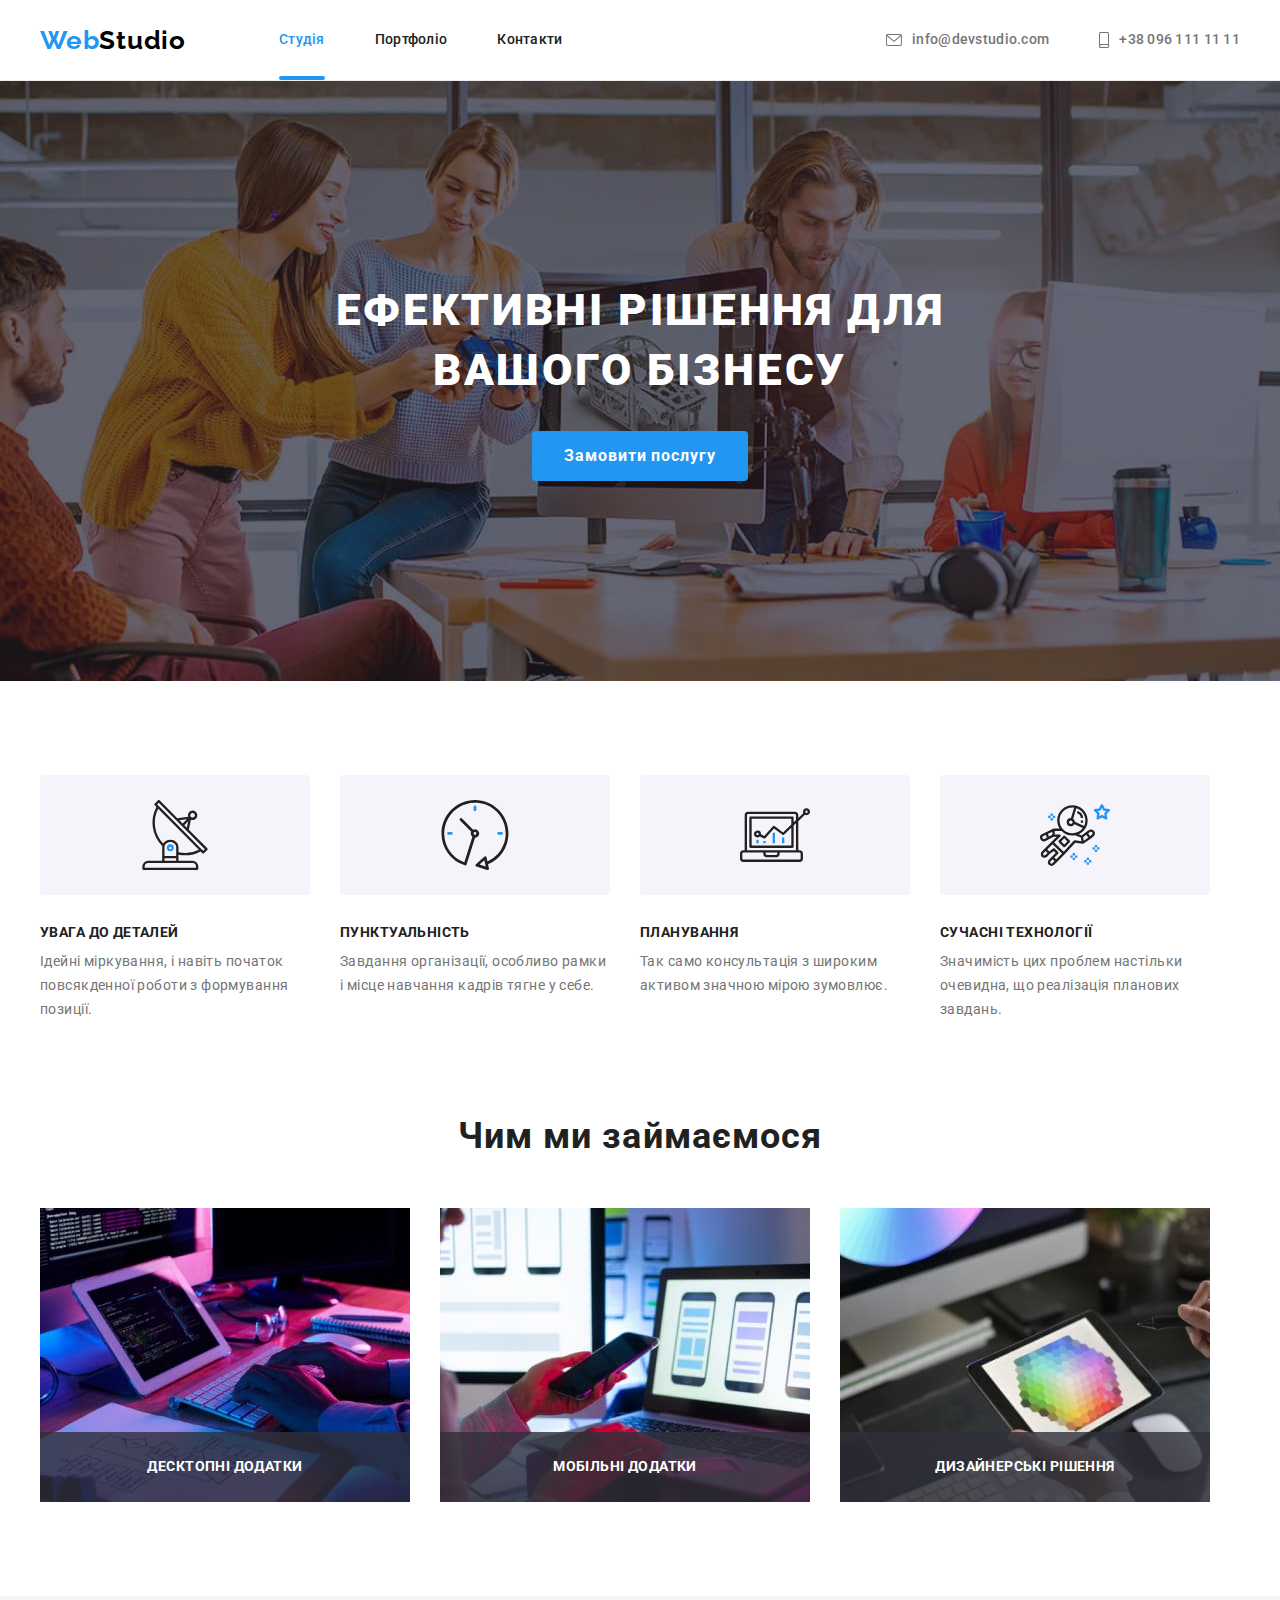
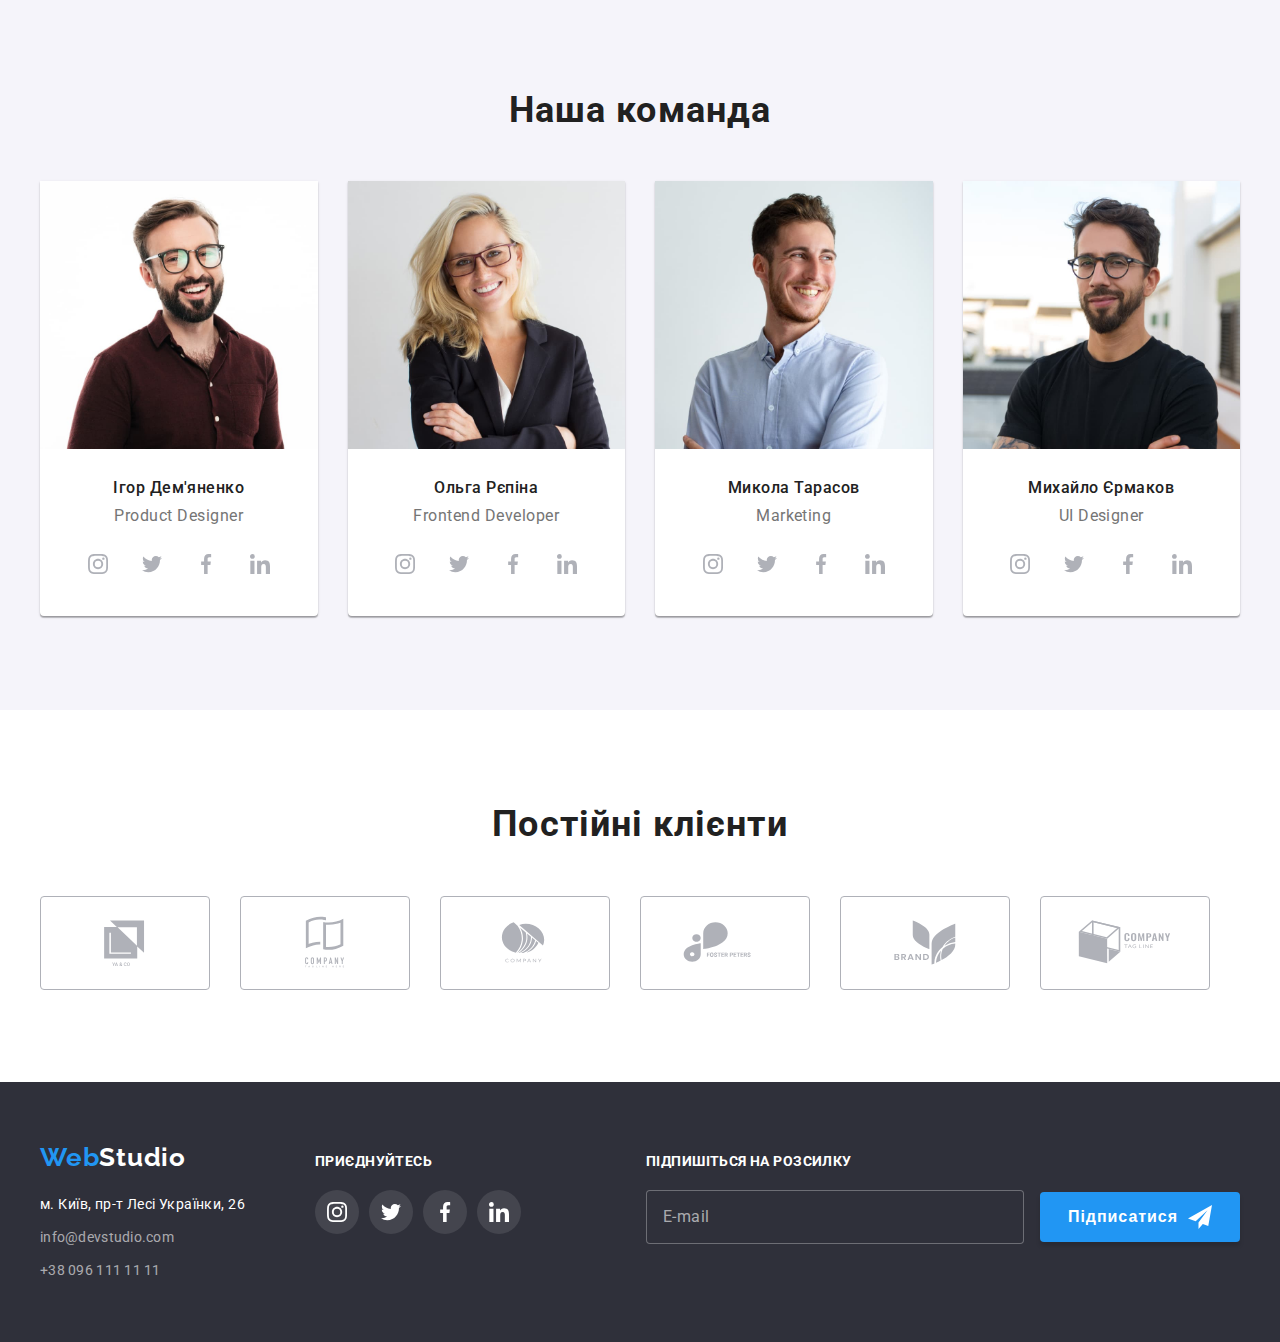
==== commit 5436ef0e: "Виправлення scss" ====
--- a/index.html
+++ b/index.html
@@ -19,7 +19,7 @@
       crossorigin="anonymous"
       referrerpolicy="no-referrer"
     />
-    <!-- <link rel="stylesheet" href="./css/styles.css" /> -->
+
     <link rel="stylesheet" href="./css/main.min.css" />
   </head>
   <body>
@@ -422,7 +422,13 @@
             <p class="footer__form-title">Підпишіться на розсилку</p>
 
             <div class="mailer">
-              <input type="email" class="footer__input-email" placeholder="E-mail" name="email" />
+              <input
+                type="email"
+                class="footer__input-email"
+                placeholder="E-mail"
+                name="email"
+                required
+              />
               <button type="submit" class="footer__btn-email">
                 <div class="footer__btn-subscription">
                   Підписатися<svg class="footer__icon-send">
@@ -469,7 +475,7 @@
           <div class="form__input-group">
             <label for="email">Пошта</label>
             <div class="form__input-wrapper">
-              <input type="email" class="form__input" name="email" id="email" />
+              <input type="email" class="form__input" name="email" id="email" required />
               <svg class="form__input-icon" width="18" height="18">
                 <use href="./images/icons.svg#icon-email-black"></use>
               </svg>
--- a/css/main.min.css
+++ b/css/main.min.css
@@ -1 +1 @@
-p,h1,h2,h3,h4,h5,h6{margin:0px}ul{margin:0px;padding-left:0px}img{display:block;width:100%}a{color:#fff}.list{list-style:none;padding:0;margin:0}.link{text-decoration:none}body{font-family:"Roboto",sans-serif;color:var(--primary-text-color);margin:0}.container{width:1200px;padding:0px 15px;margin-left:auto;margin-right:auto}:root{--primary-text-color: #212121;--second-text-color: #757575;--third-text-color: #ffffff;--accent-color: #2196f3;--second-accent-color: #188ce8;--logo-text-color: #000000;--footer-contakts-color: rgba(255, 255, 255, 0.6);--footer-background-color: #2f303a;--bezier-effect: 250ms cubic-bezier(0.4, 0, 0.2, 1)}.visually-hidden{position:absolute;width:1px;height:1px;margin:-1px;border:0;padding:0;white-space:nowrap;overflow:hidden;opacity:0}.logo{font-family:"Raleway";font-weight:700;font-size:26px;line-height:1.19;letter-spacing:.03em;color:var(--logo-text-color)}.logo__accent{color:var(--accent-color)}.backdrop{position:fixed;top:0;left:0;width:100%;height:100%;background-color:rgba(0,0,0,.2);transition:opacity var(--bezier-effect);opacity:1}.backdrop.is-hidden{opacity:0;pointer-events:none}.backdrop.is-hidden .modal{transform:translate(-50%, -50%) scale(0)}.modal{position:absolute;top:50%;left:50%;transform:translate(-50%, -50%) scale(1);width:528px;height:581px;background-color:var(--third-text-color);box-shadow:0px 1px 3px rgba(0,0,0,.12),0px 1px 1px rgba(0,0,0,.14),0px 2px 1px rgba(0,0,0,.2);border-radius:4px;transition:transform var(--bezier-effect);padding:40px}.modal__btn-close{position:absolute;top:8px;right:8px;height:30px;border:1px solid rgba(0,0,0,.1);border-radius:50%;background-color:var(--third-text-color)}.modal__icon-close{display:flex;align-items:center;color:#000;cursor:pointer}.modal__icon-close:hover{fill:var(--accent-color)}.form__heading{font-weight:700;font-size:20px;line-height:1.15;text-align:center;letter-spacing:.03em;color:#212121;margin-bottom:12px}.form__input{width:100%;height:40px;border:1px solid rgba(33,33,33,.2);border-radius:4px;padding-left:42px;transition:border-color var(--bezier-effect);cursor:pointer}.form__input:focus,.form__input:hover{border-color:var(--accent-color);outline:rgba(0,0,0,0)}.form__input:focus+svg,.form__input:hover+svg{fill:var(--accent-color)}.form__input-group{margin-bottom:10px}.form__input-group label{display:block;font-size:12px;line-height:1.16;letter-spacing:.01em;color:var(--second-text-color);margin-bottom:4px}.form__input-icon{position:absolute;top:50%;left:12px;transform:translateY(-50%);transition:fill var(--bezier-effect)}.form__input-wrapper{position:relative}.form__comment-text{width:100%;height:120px;border:1px solid rgba(33,33,33,.2);border-radius:4px;padding:12px 16px;resize:none;transition:border-color var(--bezier-effect);cursor:pointer;margin-bottom:20px}.form__comment-text:hover,.form__comment-text:focus{border-color:var(--accent-color);outline:rgba(0,0,0,0)}.form__comment-text::-moz-placeholder{font-family:"Roboto";font-style:normal;font-weight:400;font-size:12px;line-height:1.16;letter-spacing:.01em;color:rgba(117,117,117,.5)}.form__comment-text:-ms-input-placeholder{font-family:"Roboto";font-style:normal;font-weight:400;font-size:12px;line-height:1.16;letter-spacing:.01em;color:rgba(117,117,117,.5)}.form__comment-text::placeholder{font-family:"Roboto";font-style:normal;font-weight:400;font-size:12px;line-height:1.16;letter-spacing:.01em;color:rgba(117,117,117,.5)}.form__comment label{display:block;font-size:12px;line-height:1.16;letter-spacing:.01em;color:var(--second-text-color);margin-bottom:4px}.form__policy{margin-bottom:30px}.form__policy-label{display:flex;align-items:center;justify-content:center;font-family:"Roboto";font-style:normal;font-weight:400;font-size:14px;line-height:2;letter-spacing:.03em;color:var(--second-text-color)}.form__policy-label::before{content:"";width:16px;height:15px;border:2px solid var(--primary-text-color);border-radius:2px;margin-right:9px}.form__policy-check:checked+label::before{border:none;background-repeat:no-repeat;background-image:url(../images/check.svg);background-position:center;background-color:var(--accent-color)}.form__check-link{color:var(--accent-color)}.form__btn-send{display:block;min-width:200px;border:0;border-radius:4px;padding:10px;margin-left:auto;margin-right:auto;cursor:pointer;font-weight:700;font-size:16px;line-height:1.87;letter-spacing:.06em;color:var(--third-text-color);background-color:var(--accent-color);transition:background-color var(--bezier-effect);box-shadow:0px 4px 4px rgba(0,0,0,.15)}.form__btn-send:hover,.form__btn-send:focus{background-color:var(--second-accent-color)}.header{border-bottom:1px solid #ececec}.header__conteiner{display:flex;align-items:center}.header-nav{display:flex;align-items:center}.header-nav__list{display:flex;margin-left:93px}.header-nav__item:not(:last-child){margin-right:50px}.header-nav__link{display:block;position:relative;font-weight:500;font-size:14px;line-height:1.14;letter-spacing:.02em;color:var(--primary-text-color);padding-top:32px;padding-bottom:32px;transition:color var(--bezier-effect)}.header-nav__link:hover,.header-nav__link:focus{color:var(--accent-color)}.header-nav__link.current{color:var(--accent-color)}.header-nav__link::after{content:"";position:absolute;display:block;width:100%;height:4px;border-radius:2px;background-color:var(--accent-color);bottom:0;opacity:0;transition:opacity var(--bezier-effect)}.header-nav__link.current::after{opacity:1}.header-nav__link:hover::after,.header-nav__link:focus::after{opacity:1}.contact__list{display:flex;margin-left:auto}.contact__item+.contact__item{margin-left:50px}.contact__link{display:flex;align-items:center;font-weight:500;font-size:14px;line-height:1.14;letter-spacing:.02em;color:var(--second-text-color);transition:color var(--bezier-effect)}.contact__link:hover,.contact__link:focus{color:var(--accent-color)}.contacts__icon{margin-right:10px;fill:currentColor}.contacts__icon:hover,.contacts__icon:focus{fill:var(--accent-color)}.hero{max-width:1600px;padding-top:200px;padding-bottom:200px;margin:0px auto;background-color:var(--footer-background-color);text-align:center;background-image:linear-gradient(rgba(47, 48, 58, 0.4), rgba(47, 48, 58, 0.4)),url(../images/hero_bg.jpg);background-repeat:no-repeat;background-size:cover;background-position:center}.hero__title{width:696px;margin:0 auto;font-weight:900;font-size:44px;line-height:1.36;letter-spacing:.06em;text-transform:uppercase;color:var(--third-text-color)}.hero__btn{min-width:216px;border:0;border-radius:4px;padding:10px 32px;margin-top:30px;cursor:pointer;font-family:"Roboto";font-style:normal;font-weight:700;font-size:16px;line-height:1.87;letter-spacing:.06em;color:var(--third-text-color);background-color:var(--accent-color);transition:background-color var(--bezier-effect)}.hero__btn:hover,.hero__btn:focus{background-color:var(--second-accent-color)}.benefits{padding-top:94px;padding-bottom:94px}.benefits__list{display:flex}.benefits__item::before{content:"";display:block;height:120px;margin-bottom:30px;border-radius:4px}.benefits__item{width:270px}.benefits__item:not(:last-child){margin-right:30px}.benefits__title{font-size:14px;line-height:1.14;letter-spacing:.03em;text-transform:uppercase;color:var(--primary-text-color);margin-bottom:10px}.benefits__text{font-size:14px;line-height:1.7;letter-spacing:.03em;color:var(--second-text-color)}.icon-antenna::before{content:"";background-color:#f5f4fa;background-image:url(../images/antenna.svg);background-repeat:no-repeat;background-position:center}.icon-clock::before{content:"";background-color:#f5f4fa;background-image:url(../images/clock.svg);background-repeat:no-repeat;background-position:center}.icon-diagram::before{content:"";background-color:#f5f4fa;background-image:url(../images/diagram.svg);background-repeat:no-repeat;background-position:center}.icon-astronaut::before{content:"";background-color:#f5f4fa;background-image:url(../images/astronaut.svg);background-repeat:no-repeat;background-position:center}.work{padding-bottom:94px}.work__title{font-size:36px;line-height:1.16;text-align:center;letter-spacing:.03em;color:var(--primary-text-color);margin-bottom:50px}.work__list{display:flex;gap:30px}.work__thumb{position:relative;height:100%}.work__title-bottom{position:absolute;display:flex;justify-content:center;align-items:center;bottom:0;left:0;width:100%;height:70px;background-color:rgba(47,48,58,.8)}.work__text{font-family:"Roboto";font-style:normal;font-weight:700;font-size:14px;line-height:1.14;letter-spacing:.03em;text-transform:uppercase;color:var(--third-text-color)}.team{padding-top:94px;padding-bottom:94px;background-color:#f5f4fa}.team__title{font-size:36px;line-height:1.16;text-align:center;letter-spacing:.03em;color:var(--primary-text-color);margin-bottom:50px}.team__list{display:flex}.team__item{background-color:var(--third-text-color);box-shadow:0px 1px 3px rgba(0,0,0,.12),0px 1px 1px rgba(0,0,0,.14),0px 2px 1px rgba(0,0,0,.2);border-radius:0px 0px 4px 4px}.team__list{gap:30px}.team__name{margin-bottom:10px;font-weight:500;font-size:16px;line-height:1.18;text-align:center;letter-spacing:.03em;color:var(--primary-text-color)}.team__description{margin-bottom:16px;font-size:16px;line-height:1.18;text-align:center;letter-spacing:.03em;color:var(--second-text-color)}.card{padding-top:30px;padding-bottom:30px}.team__soc-list{display:flex;justify-content:center;align-items:center}.team__soc-item{width:44px;height:44px}.team__soc-item:not(:last-child){margin-right:10px}.team__soc-link{width:100%;height:100%;display:flex;justify-content:center;align-items:center;border-radius:50%;transition:background-color var(--bezier-effect)}.team__soc-link:hover,.team__soc-link:focus{background-color:var(--accent-color)}.team__soc-icon{fill:#afb1b8;transition:fill var(--bezier-effect)}.team__soc-link:hover .team__soc-icon,.team__soc-link:focus .team__soc-icon{fill:var(--third-text-color)}.client{padding-top:94px;padding-bottom:94px}.client__title{margin-bottom:50px;font-size:36px;line-height:1.16;text-align:center;letter-spacing:.03em}.client__list{display:flex;gap:30px;transition:color var(--bezier-effect)}.client__item{width:170px;height:92px}.client__link{color:#afb1b8;padding:16px 32px;display:flex;justify-content:center;align-items:center;border:1px solid #afb1b8;border-radius:4px;cursor:pointer;transition:color var(--bezier-effect)}.client__link:hover,.client__link:focus{border-color:var(--accent-color);color:var(--accent-color)}.client_icon{fill:currentColor}footer{background-color:var(--footer-background-color);font-style:normal;padding-top:60px;padding-bottom:60px}.footer__container{display:flex;justify-content:space-between}.footer__wrap{display:flex;align-items:baseline}.footer__logo{font-family:"Raleway";font-weight:700;font-size:26px;line-height:1.19;letter-spacing:.03em;color:var(--third-text-color)}.address__list{display:inline-block;margin-top:20px}.address__link{font-style:normal;font-size:14px;line-height:1.7;letter-spacing:.03em;color:var(--third-text-color);transition:color var(--bezier-effect)}.address__link:hover,.address__link:focus{color:var(--accent-color)}.address__item{font-style:normal;font-size:14px;line-height:1.7;letter-spacing:.02em;color:var(--footer-contakts-color)}.address__item:hover,.address__item:focus{color:var(--accent-color)}.address__items:not(:last-child){margin-bottom:9px}.footer__soc-elements{display:block;margin-left:70px}.footer__title-soc{margin-bottom:20px;font-size:14px;line-height:1.14;letter-spacing:.03em;text-transform:uppercase;color:#fff}.footer__soc-list{display:flex}.footer__soc-item{width:44px;height:44px}.footer__soc-item:not(:last-child){margin-right:10px}.footer__soc-link{width:100%;height:100%;display:flex;justify-content:center;align-items:center;background-color:rgba(255,255,255,.1);border-radius:50%;transition:background-color var(--bezier-effect)}.footer__soc-link:hover,.footer__soc-link:focus{background-color:var(--accent-color)}.footer__soc-icon{fill:var(--third-text-color)}.footer__form{display:block;margin-left:auto}.footer__form-title{display:inline-block;width:100%;font-family:"Roboto";font-style:normal;font-weight:700;font-size:14px;line-height:1.14;letter-spacing:.03em;text-transform:uppercase;color:var(--third-text-color);margin-bottom:20px}.footer__input-email{width:358px;height:50px;font-weight:400;font-size:16px;line-height:1.25;letter-spacing:.03em;background:#2f303a;border:1px solid rgba(255,255,255,.3);color:var(--third-text-color);border-radius:4px;outline:none;padding-left:16px}.footer__input-email::-moz-placeholder{display:flex;align-items:center;font-family:"Roboto";font-style:normal;font-weight:400;font-size:16px;line-height:1.25;letter-spacing:.03em;color:rgba(255,255,255,.6)}.footer__input-email:-ms-input-placeholder{display:flex;align-items:center;font-family:"Roboto";font-style:normal;font-weight:400;font-size:16px;line-height:1.25;letter-spacing:.03em;color:rgba(255,255,255,.6)}.footer__input-email::placeholder{display:flex;align-items:center;font-family:"Roboto";font-style:normal;font-weight:400;font-size:16px;line-height:1.25;letter-spacing:.03em;color:rgba(255,255,255,.6)}.footer__btn-email{min-width:200px;border:0;border-radius:4px;padding:10px;margin-left:12px;cursor:pointer;font-weight:700;font-size:16px;line-height:1.87;letter-spacing:.06em;color:var(--third-text-color);background-color:var(--accent-color);transition:background-color var(--bezier-effect);box-shadow:0px 4px 4px rgba(0,0,0,.15)}.footer__btn-email:hover,.footer__btn-email:focus{background-color:var(--second-accent-color)}.footer__btn-subscription{display:flex;justify-content:center;align-items:center}.footer__icon-send{width:24px;height:24px;margin-left:10px;fill:var(--third-text-color)}.portfolio{padding-top:94px;padding-bottom:94px}.portfolio__btn-list{display:flex;justify-content:center;margin-bottom:50px;gap:8px}.portfolio__btn{font-family:"Roboto";font-weight:500;font-size:16px;line-height:1.62;text-align:center;letter-spacing:.03em;border:0px;color:var(--primary-text-color);background-color:#f5f4fa;padding:6px 25px;border-radius:4px;cursor:pointer;transition:background-color var(--bezier-effect),color var(--bezier-effect)}.portfolio__btn:hover,.portfolio__btn:focus{background-color:var(--accent-color);color:var(--third-text-color);box-shadow:0px 3px 1px rgba(0,0,0,.1),0px 1px 2px rgba(0,0,0,.08),0px 2px 2px rgba(0,0,0,.12);border-radius:4px;transition:box-shadow var(--bezier-effect)}.portfolio__list{display:flex;flex-wrap:wrap;gap:30px}.portfolio__link{display:block;border:1px solid #eee;width:370px;transition:box-shadow var(--bezier-effect)}.portfolio__link:hover,.portfolio__link:focus{box-shadow:0px 1px 1px rgba(0,0,0,.12),0px 4px 4px rgba(0,0,0,.06),1px 4px 6px rgba(0,0,0,.16)}.portfolio__link:hover .portfolio__text,.portfolio__link:focus .portfolio__text{transform:translateY(0%)}.portfolio__img{position:relative;overflow:hidden;display:flex;justify-content:center}.portfolio__text{position:absolute;top:0;left:0;width:100%;height:100%;background:rgba(33,150,243,.9);transform:translateY(101%);transition:transform var(--bezier-effect);padding:63px 24px;font-size:18px;line-height:1.55;color:#fff}.portfolio__card{padding:20px 24px}.portfolio__title{margin-bottom:4px;font-size:18px;line-height:2;letter-spacing:.06em;color:var(--primary-text-color)}.portfolio__subtitle{font-size:16px;line-height:1.87;letter-spacing:.03em;color:var(--second-text-color)}/*# sourceMappingURL=main.min.css.map */+p,h1,h2,h3,h4,h5,h6{margin:0px}ul{margin:0px;padding-left:0px}img{display:block;width:100%}a{color:#fff}.list{list-style:none;padding:0;margin:0}.link{text-decoration:none}body{font-family:"Roboto",sans-serif;color:var(--primary-text-color);margin:0}.container{width:1200px;padding:0px 15px;margin-left:auto;margin-right:auto}:root{--primary-text-color: #212121;--second-text-color: #757575;--third-text-color: #ffffff;--accent-color: #2196f3;--second-accent-color: #188ce8;--logo-text-color: #000000;--footer-contakts-color: rgba(255, 255, 255, 0.6);--footer-background-color: #2f303a;--bezier-effect: 250ms cubic-bezier(0.4, 0, 0.2, 1)}.visually-hidden{position:absolute;width:1px;height:1px;margin:-1px;border:0;padding:0;white-space:nowrap;overflow:hidden;opacity:0}.logo{font-family:"Raleway";font-weight:700;font-size:26px;line-height:1.19;letter-spacing:.03em;color:var(--logo-text-color)}.logo__accent{color:var(--accent-color)}.backdrop{position:fixed;top:0;left:0;width:100%;height:100%;background-color:rgba(0,0,0,.2);transition:opacity var(--bezier-effect);opacity:1}.backdrop.is-hidden{opacity:0;pointer-events:none}.backdrop.is-hidden .modal{transform:translate(-50%, -50%) scale(0)}.modal{position:absolute;top:50%;left:50%;transform:translate(-50%, -50%) scale(1);width:528px;height:581px;background-color:var(--third-text-color);box-shadow:0px 1px 3px rgba(0,0,0,.12),0px 1px 1px rgba(0,0,0,.14),0px 2px 1px rgba(0,0,0,.2);border-radius:4px;transition:transform var(--bezier-effect);padding:40px}.modal__btn-close{position:absolute;top:8px;right:8px;height:30px;border:1px solid rgba(0,0,0,.1);border-radius:50%;background-color:var(--third-text-color)}.modal__icon-close{display:flex;align-items:center;color:#000;cursor:pointer}.modal__icon-close:hover{fill:var(--accent-color)}.form__heading{font-weight:700;font-size:20px;line-height:1.15;text-align:center;letter-spacing:.03em;color:#212121;margin-bottom:12px}.form__input{width:100%;height:40px;border:1px solid rgba(33,33,33,.2);border-radius:4px;padding-left:42px;transition:border-color var(--bezier-effect);cursor:pointer}.form__input:focus,.form__input:hover{border-color:var(--accent-color);outline:rgba(0,0,0,0)}.form__input:focus+svg,.form__input:hover+svg{fill:var(--accent-color)}.form__input-group{margin-bottom:10px}.form__input-group label{display:block;font-size:12px;line-height:1.16;letter-spacing:.01em;color:var(--second-text-color);margin-bottom:4px}.form__input-icon{position:absolute;top:50%;left:12px;transform:translateY(-50%);transition:fill var(--bezier-effect)}.form__input-wrapper{position:relative}.form__comment-text{width:100%;height:120px;border:1px solid rgba(33,33,33,.2);border-radius:4px;padding:12px 16px;resize:none;transition:border-color var(--bezier-effect);cursor:pointer;margin-bottom:20px}.form__comment-text:hover,.form__comment-text:focus{border-color:var(--accent-color);outline:rgba(0,0,0,0)}.form__comment-text::-moz-placeholder{font-family:"Roboto";font-style:normal;font-weight:400;font-size:12px;line-height:1.16;letter-spacing:.01em;color:rgba(117,117,117,.5)}.form__comment-text:-ms-input-placeholder{font-family:"Roboto";font-style:normal;font-weight:400;font-size:12px;line-height:1.16;letter-spacing:.01em;color:rgba(117,117,117,.5)}.form__comment-text::placeholder{font-family:"Roboto";font-style:normal;font-weight:400;font-size:12px;line-height:1.16;letter-spacing:.01em;color:rgba(117,117,117,.5)}.form__comment label{display:block;font-size:12px;line-height:1.16;letter-spacing:.01em;color:var(--second-text-color);margin-bottom:4px}.form__policy{margin-bottom:30px}.form__policy-label{display:flex;align-items:center;justify-content:center;font-family:"Roboto";font-style:normal;font-weight:400;font-size:14px;line-height:2;letter-spacing:.03em;color:var(--second-text-color)}.form__policy-label::before{content:"";width:16px;height:15px;border:2px solid var(--primary-text-color);border-radius:2px;margin-right:9px}.form__policy-check:checked+label::before{border:none;background-repeat:no-repeat;background-image:url(../images/check.svg);background-position:center;background-color:var(--accent-color)}.form__check-link{color:var(--accent-color)}.form__btn-send{display:block;min-width:200px;border:0;border-radius:4px;padding:10px;margin-left:auto;margin-right:auto;cursor:pointer;font-weight:700;font-size:16px;line-height:1.87;letter-spacing:.06em;color:var(--third-text-color);background-color:var(--accent-color);transition:background-color var(--bezier-effect);box-shadow:0px 4px 4px rgba(0,0,0,.15)}.form__btn-send:hover,.form__btn-send:focus{background-color:var(--second-accent-color)}.header{border-bottom:1px solid #ececec}.header__conteiner{display:flex;align-items:center}.header-nav{display:flex;align-items:center}.header-nav__list{display:flex;margin-left:93px}.header-nav__item:not(:last-child){margin-right:50px}.header-nav__link{display:block;position:relative;font-weight:500;font-size:14px;line-height:1.14;letter-spacing:.02em;color:var(--primary-text-color);padding-top:32px;padding-bottom:32px;transition:color var(--bezier-effect)}.header-nav__link:hover,.header-nav__link:focus{color:var(--accent-color)}.header-nav__link.current{color:var(--accent-color)}.header-nav__link::after{content:"";position:absolute;display:block;width:100%;height:4px;border-radius:2px;background-color:var(--accent-color);bottom:0;opacity:0;transition:opacity var(--bezier-effect)}.header-nav__link.current::after{opacity:1}.header-nav__link:hover::after,.header-nav__link:focus::after{opacity:1}.contact__list{display:flex;margin-left:auto}.contact__item+.contact__item{margin-left:50px}.contact__link{display:flex;align-items:center;font-weight:500;font-size:14px;line-height:1.14;letter-spacing:.02em;color:var(--second-text-color);transition:color var(--bezier-effect)}.contact__link:hover,.contact__link:focus{color:var(--accent-color)}.contacts__icon{margin-right:10px;fill:currentColor}.hero{max-width:1600px;padding-top:200px;padding-bottom:200px;margin:0px auto;background-color:var(--footer-background-color);text-align:center;background-image:linear-gradient(rgba(47, 48, 58, 0.4), rgba(47, 48, 58, 0.4)),url(../images/hero_bg.jpg);background-repeat:no-repeat;background-size:cover;background-position:center}.hero__title{width:696px;margin:0 auto;font-weight:900;font-size:44px;line-height:1.36;letter-spacing:.06em;text-transform:uppercase;color:var(--third-text-color)}.hero__btn{min-width:216px;border:0;border-radius:4px;padding:10px 32px;margin-top:30px;cursor:pointer;font-family:"Roboto";font-style:normal;font-weight:700;font-size:16px;line-height:1.87;letter-spacing:.06em;color:var(--third-text-color);background-color:var(--accent-color);transition:background-color var(--bezier-effect)}.hero__btn:hover,.hero__btn:focus{background-color:var(--second-accent-color)}.benefits{padding-top:94px;padding-bottom:94px}.benefits__list{display:flex}.benefits__item::before{content:"";display:block;height:120px;margin-bottom:30px;border-radius:4px}.benefits__item{width:270px}.benefits__item:not(:last-child){margin-right:30px}.benefits__title{font-size:14px;line-height:1.14;letter-spacing:.03em;text-transform:uppercase;color:var(--primary-text-color);margin-bottom:10px}.benefits__text{font-size:14px;line-height:1.7;letter-spacing:.03em;color:var(--second-text-color)}.icon-antenna::before{content:"";background-color:#f5f4fa;background-image:url(../images/antenna.svg);background-repeat:no-repeat;background-position:center}.icon-clock::before{content:"";background-color:#f5f4fa;background-image:url(../images/clock.svg);background-repeat:no-repeat;background-position:center}.icon-diagram::before{content:"";background-color:#f5f4fa;background-image:url(../images/diagram.svg);background-repeat:no-repeat;background-position:center}.icon-astronaut::before{content:"";background-color:#f5f4fa;background-image:url(../images/astronaut.svg);background-repeat:no-repeat;background-position:center}.work{padding-bottom:94px}.work__title{font-size:36px;line-height:1.16;text-align:center;letter-spacing:.03em;color:var(--primary-text-color);margin-bottom:50px}.work__list{display:flex;gap:30px}.work__thumb{position:relative;height:100%}.work__title-bottom{position:absolute;display:flex;justify-content:center;align-items:center;bottom:0;left:0;width:100%;height:70px;background-color:rgba(47,48,58,.8)}.work__text{font-family:"Roboto";font-style:normal;font-weight:700;font-size:14px;line-height:1.14;letter-spacing:.03em;text-transform:uppercase;color:var(--third-text-color)}.team{padding-top:94px;padding-bottom:94px;background-color:#f5f4fa}.team__title{font-size:36px;line-height:1.16;text-align:center;letter-spacing:.03em;color:var(--primary-text-color);margin-bottom:50px}.team__list{display:flex}.team__item{background-color:var(--third-text-color);box-shadow:0px 1px 3px rgba(0,0,0,.12),0px 1px 1px rgba(0,0,0,.14),0px 2px 1px rgba(0,0,0,.2);border-radius:0px 0px 4px 4px}.team__list{gap:30px}.team__name{margin-bottom:10px;font-weight:500;font-size:16px;line-height:1.18;text-align:center;letter-spacing:.03em;color:var(--primary-text-color)}.team__description{margin-bottom:16px;font-size:16px;line-height:1.18;text-align:center;letter-spacing:.03em;color:var(--second-text-color)}.card{padding-top:30px;padding-bottom:30px}.team__soc-list{display:flex;justify-content:center;align-items:center}.team__soc-item{width:44px;height:44px}.team__soc-item:not(:last-child){margin-right:10px}.team__soc-link{width:100%;height:100%;display:flex;justify-content:center;align-items:center;border-radius:50%;transition:background-color var(--bezier-effect)}.team__soc-link:hover,.team__soc-link:focus{background-color:var(--accent-color)}.team__soc-icon{fill:#afb1b8;transition:fill var(--bezier-effect)}.team__soc-link:hover .team__soc-icon,.team__soc-link:focus .team__soc-icon{fill:var(--third-text-color)}.client{padding-top:94px;padding-bottom:94px}.client__title{margin-bottom:50px;font-size:36px;line-height:1.16;text-align:center;letter-spacing:.03em}.client__list{display:flex;gap:30px;transition:color var(--bezier-effect)}.client__item{width:170px;height:92px}.client__link{color:#afb1b8;padding:16px 32px;display:flex;justify-content:center;align-items:center;border:1px solid #afb1b8;border-radius:4px;cursor:pointer;transition:color var(--bezier-effect)}.client__link:hover,.client__link:focus{border-color:var(--accent-color);color:var(--accent-color)}.client_icon{fill:currentColor}footer{background-color:var(--footer-background-color);font-style:normal;padding-top:60px;padding-bottom:60px}.footer__container{display:flex;justify-content:space-between;align-items:baseline}.footer__wrap{display:flex;align-items:baseline}.footer__logo{font-family:"Raleway";font-weight:700;font-size:26px;line-height:1.19;letter-spacing:.03em;color:var(--third-text-color)}.address__list{display:inline-block;margin-top:20px}.address__link{font-style:normal;font-size:14px;line-height:1.7;letter-spacing:.03em;color:var(--third-text-color);transition:color var(--bezier-effect)}.address__link:hover,.address__link:focus{color:var(--accent-color)}.address__item{font-style:normal;font-size:14px;line-height:1.7;letter-spacing:.02em;color:var(--footer-contakts-color)}.address__item:hover,.address__item:focus{color:var(--accent-color)}.address__items:not(:last-child){margin-bottom:9px}.footer__soc-elements{display:block;margin-left:70px}.footer__title-soc{margin-bottom:20px;font-size:14px;line-height:1.14;letter-spacing:.03em;text-transform:uppercase;color:#fff}.footer__soc-list{display:flex}.footer__soc-item{width:44px;height:44px}.footer__soc-item:not(:last-child){margin-right:10px}.footer__soc-link{width:100%;height:100%;display:flex;justify-content:center;align-items:center;background-color:rgba(255,255,255,.1);border-radius:50%;transition:background-color var(--bezier-effect)}.footer__soc-link:hover,.footer__soc-link:focus{background-color:var(--accent-color)}.footer__soc-icon{fill:var(--third-text-color)}.footer__form{display:block;margin-left:auto}.footer__form-title{display:inline-block;width:100%;font-family:"Roboto";font-style:normal;font-weight:700;font-size:14px;line-height:1.14;letter-spacing:.03em;text-transform:uppercase;color:var(--third-text-color);margin-bottom:20px}.footer__input-email{width:358px;height:50px;font-weight:400;font-size:16px;line-height:1.25;letter-spacing:.03em;background:#2f303a;border:1px solid rgba(255,255,255,.3);color:var(--third-text-color);border-radius:4px;outline:none;padding-left:16px}.footer__input-email::-moz-placeholder{display:flex;align-items:center;font-family:"Roboto";font-style:normal;font-weight:400;font-size:16px;line-height:1.25;letter-spacing:.03em;color:rgba(255,255,255,.6)}.footer__input-email:-ms-input-placeholder{display:flex;align-items:center;font-family:"Roboto";font-style:normal;font-weight:400;font-size:16px;line-height:1.25;letter-spacing:.03em;color:rgba(255,255,255,.6)}.footer__input-email::placeholder{display:flex;align-items:center;font-family:"Roboto";font-style:normal;font-weight:400;font-size:16px;line-height:1.25;letter-spacing:.03em;color:rgba(255,255,255,.6)}.footer__btn-email{min-width:200px;border:0;border-radius:4px;padding:10px;margin-left:12px;cursor:pointer;font-weight:700;font-size:16px;line-height:1.87;letter-spacing:.06em;color:var(--third-text-color);background-color:var(--accent-color);transition:background-color var(--bezier-effect);box-shadow:0px 4px 4px rgba(0,0,0,.15)}.footer__btn-email:hover,.footer__btn-email:focus{background-color:var(--second-accent-color)}.footer__btn-subscription{display:flex;justify-content:center;align-items:center}.footer__icon-send{width:24px;height:24px;margin-left:10px;fill:var(--third-text-color)}.portfolio{padding-top:94px;padding-bottom:94px}.portfolio__btn-list{display:flex;justify-content:center;margin-bottom:50px;gap:8px}.portfolio__btn{font-family:"Roboto";font-weight:500;font-size:16px;line-height:1.62;text-align:center;letter-spacing:.03em;border:0px;color:var(--primary-text-color);background-color:#f5f4fa;padding:6px 25px;border-radius:4px;cursor:pointer;transition:background-color var(--bezier-effect),color var(--bezier-effect),box-shadow var(--bezier-effect)}.portfolio__btn:hover,.portfolio__btn:focus{background-color:var(--accent-color);color:var(--third-text-color);box-shadow:0px 3px 1px rgba(0,0,0,.1),0px 1px 2px rgba(0,0,0,.08),0px 2px 2px rgba(0,0,0,.12);border-radius:4px}.portfolio__list{display:flex;flex-wrap:wrap;gap:30px}.portfolio__link{display:block;border:1px solid #eee;width:370px;transition:box-shadow var(--bezier-effect)}.portfolio__link:hover,.portfolio__link:focus{box-shadow:0px 1px 1px rgba(0,0,0,.12),0px 4px 4px rgba(0,0,0,.06),1px 4px 6px rgba(0,0,0,.16)}.portfolio__link:hover .portfolio__text,.portfolio__link:focus .portfolio__text{transform:translateY(0%)}.portfolio__img{position:relative;overflow:hidden;display:flex;justify-content:center}.portfolio__text{position:absolute;top:0;left:0;width:100%;height:100%;background:rgba(33,150,243,.9);transform:translateY(101%);transition:transform var(--bezier-effect);padding:63px 24px;font-size:18px;line-height:1.55;color:#fff}.portfolio__card{padding:20px 24px}.portfolio__title{margin-bottom:4px;font-size:18px;line-height:2;letter-spacing:.06em;color:var(--primary-text-color)}.portfolio__subtitle{font-size:16px;line-height:1.87;letter-spacing:.03em;color:var(--second-text-color)}/*# sourceMappingURL=main.min.css.map */